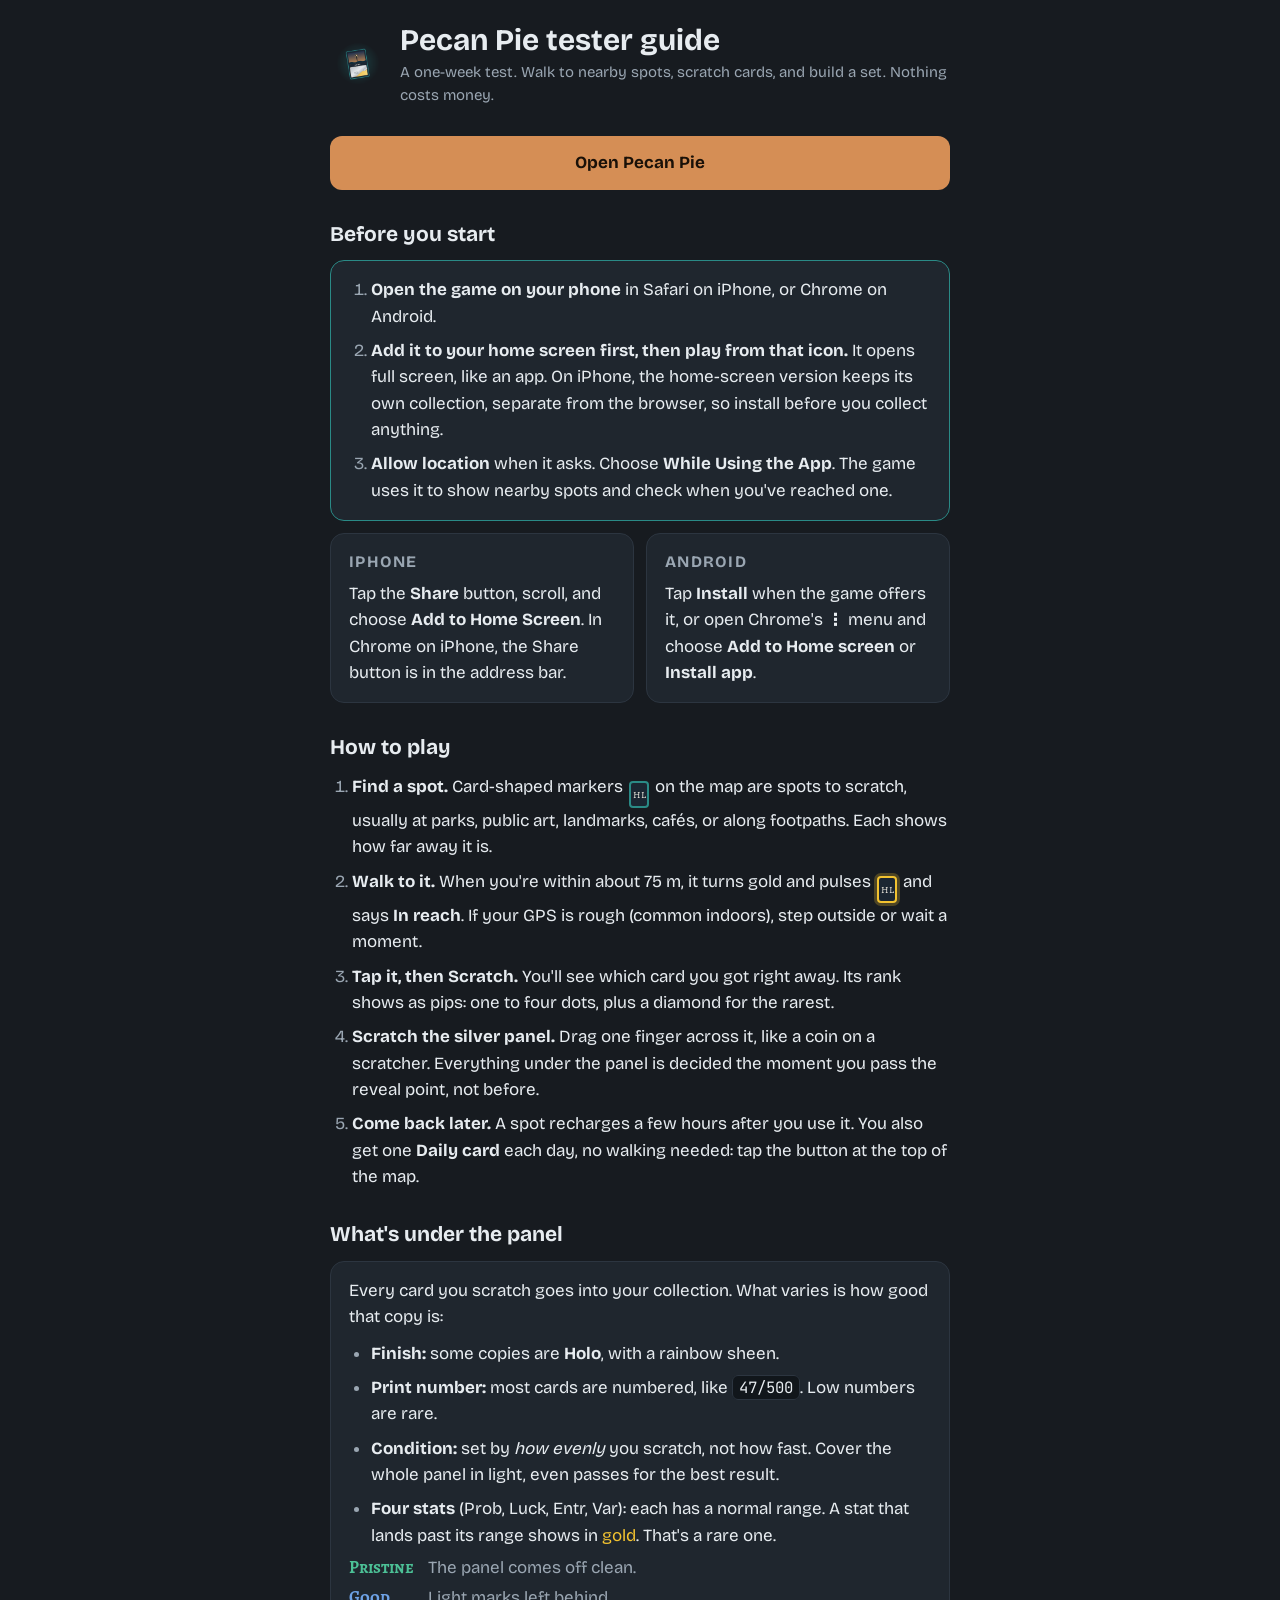
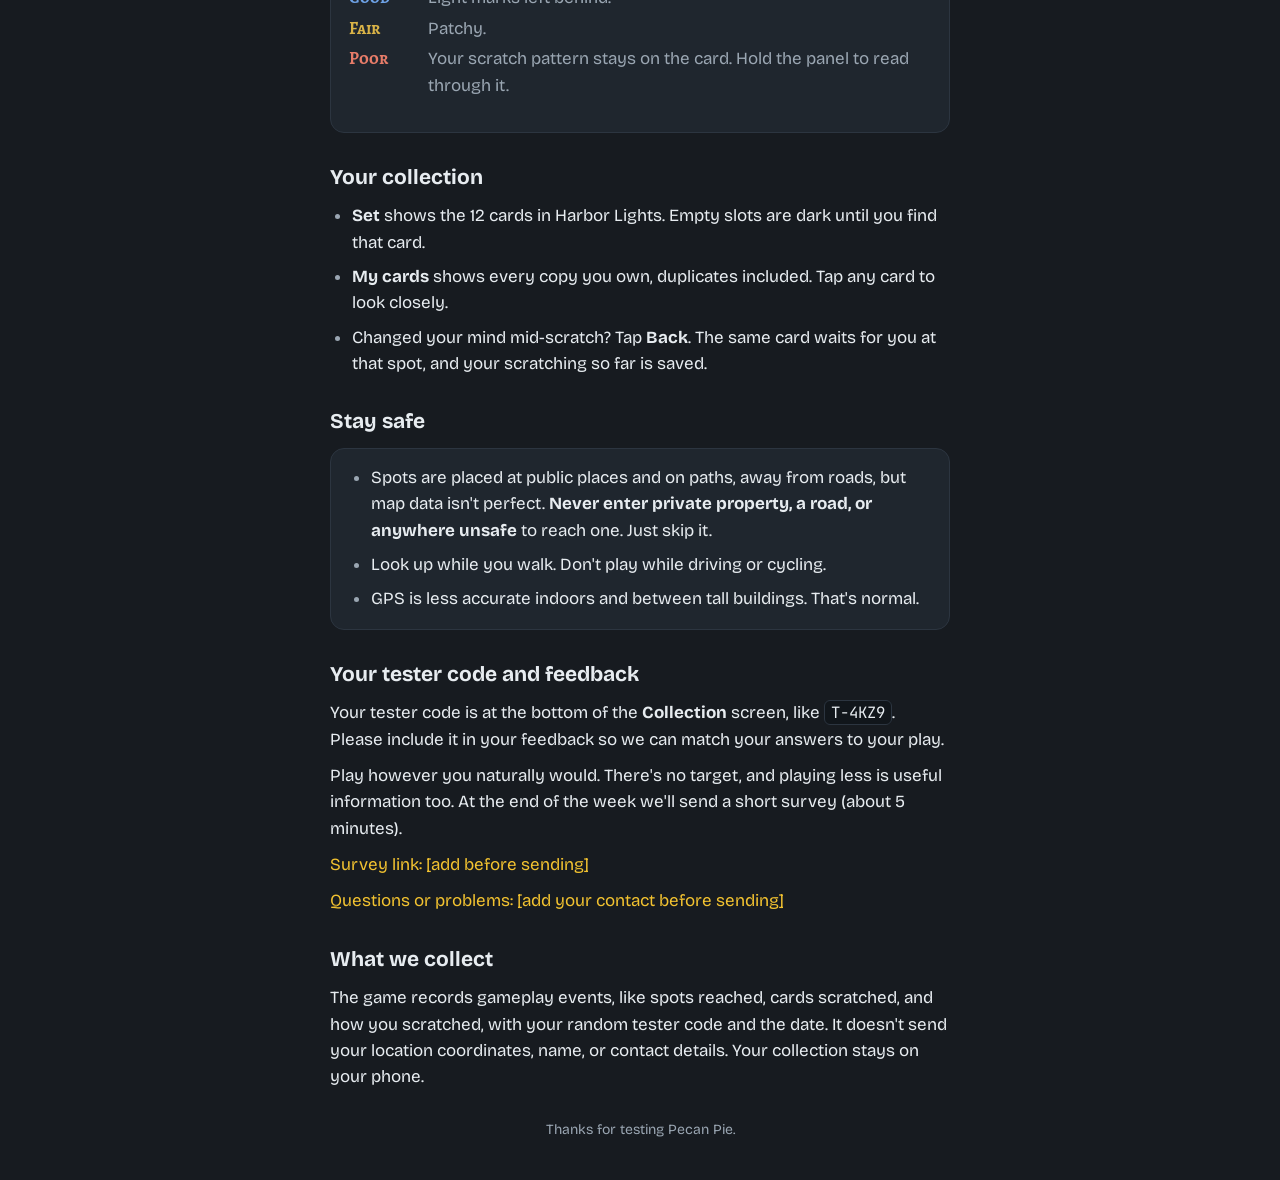
==== guide.html @ 5b20602f "Add the tester kit: guide page and end-of-week survey guide.html is a phone-friendly tester guide in" ====
<!doctype html>
<html lang="en">
<head>
<meta charset="utf-8">
<meta name="viewport" content="width=device-width, initial-scale=1, viewport-fit=cover">
<meta name="theme-color" content="#171b20">
<title>Pecan Pie Tester Guide</title>
<link rel="icon" type="image/png" sizes="32x32" href="icons/favicon-32.png">
<link rel="preconnect" href="https://fonts.googleapis.com">
<link rel="preconnect" href="https://fonts.gstatic.com" crossorigin>
<link rel="stylesheet" href="https://fonts.googleapis.com/css2?family=Bricolage+Grotesque:opsz,wght@12..96,500;12..96,700&family=Alegreya+SC:wght@700&family=JetBrains+Mono:wght@500&display=swap">
<style>
/* One readable column in the app's night palette, styled like the game it explains. */
:root{
  --bg:#171b20; --surface:#1f262e; --ink:#e7ecf0; --muted:#9aa6b2; --line:#2c3540;
  --teal:#2A8A86; --gold:#F2C230; --accent:#D58E55;
  --display:"Bricolage Grotesque", system-ui, -apple-system, "Segoe UI", sans-serif;
  --card:"Alegreya SC", Georgia, serif; --mono:"JetBrains Mono", ui-monospace, Menlo, monospace;
  color-scheme:dark;
}
*{box-sizing:border-box}
html{-webkit-text-size-adjust:100%}
body{margin:0; background:var(--bg); color:var(--ink); font-family:var(--display); font-size:17px; line-height:1.55;
  padding-left:max(18px, env(safe-area-inset-left, 0px)); padding-right:max(18px, env(safe-area-inset-right, 0px));
  padding-block:calc(24px + env(safe-area-inset-top, 0px)) calc(40px + env(safe-area-inset-bottom, 0px))}
main{max-width:620px; margin:0 auto; display:flex; flex-direction:column; gap:28px}
header{display:flex; align-items:center; gap:14px}
header img{border-radius:12px; flex-shrink:0}
h1{font-size:30px; line-height:1.1; margin:0; text-wrap:balance}
.sub{color:var(--muted); margin:4px 0 0; font-size:15px}
h2{font-size:21px; margin:0 0 10px; text-wrap:balance}
p{margin:0 0 10px} p:last-child{margin-bottom:0}
section{display:flex; flex-direction:column}
.panel{background:var(--surface); border:1px solid var(--line); border-radius:14px; padding:16px 18px}
.panel.key{border-color:var(--teal)}
ol,ul{margin:0; padding-left:22px; display:flex; flex-direction:column; gap:8px}
li::marker{color:var(--muted)}
b{font-weight:700}
.tok{display:inline-grid; place-items:center; width:20px; height:27px; border-radius:4px; background:#1B2632; border:2px solid var(--teal);
  font-family:var(--card); font-size:10px; color:#F1ECE1; vertical-align:-6px; margin:0 2px}
.tok.gold{border-color:var(--gold); box-shadow:0 0 0 3px rgba(242,194,48,.25)}
.grades{display:grid; grid-template-columns:auto 1fr; gap:4px 14px; margin-top:6px}
.grades dt{font-family:var(--card); font-weight:700}
.grades dd{margin:0; color:var(--muted)}
.g1{color:#4CC096} .g2{color:#6EA2E6} .g3{color:#D9B347} .g4{color:#E77C69}
.platform{display:grid; gap:12px}
.platform h3{font-size:16px; margin:0 0 6px; color:var(--muted); text-transform:uppercase; letter-spacing:.08em}
code,.mono{font-family:var(--mono); font-size:.92em; background:#11161b; border:1px solid var(--line); border-radius:6px; padding:1px 6px}
a{color:var(--accent)}
.todo{color:var(--gold)}
.cta{display:block; text-align:center; background:var(--accent); color:#1A1108; font-weight:700; text-decoration:none; border-radius:12px; padding:14px; font-size:17px}
footer{color:var(--muted); font-size:14px; text-align:center}
@media (min-width:560px){ .platform{grid-template-columns:1fr 1fr} }
</style>
</head>
<body>
<main>
  <header>
    <img src="icons/icon-192.png" alt="" width="56" height="56">
    <div>
      <h1>Pecan Pie tester guide</h1>
      <p class="sub">A one-week test. Walk to nearby spots, scratch cards, and build a set. Nothing costs money.</p>
    </div>
  </header>

  <a class="cta" href="./">Open Pecan Pie</a>

  <section>
    <h2>Before you start</h2>
    <div class="panel key">
      <ol>
        <li><b>Open the game on your phone</b> in Safari on iPhone, or Chrome on Android.</li>
        <li><b>Add it to your home screen first, then play from that icon.</b> It opens full screen, like an app. On iPhone, the home-screen version keeps its own collection, separate from the browser, so install before you collect anything.</li>
        <li><b>Allow location</b> when it asks. Choose <b>While Using the App</b>. The game uses it to show nearby spots and check when you've reached one.</li>
      </ol>
    </div>
    <div class="platform" style="margin-top:12px">
      <div class="panel">
        <h3>iPhone</h3>
        <p>Tap the <b>Share</b> button, scroll, and choose <b>Add to Home Screen</b>. In Chrome on iPhone, the Share button is in the address bar.</p>
      </div>
      <div class="panel">
        <h3>Android</h3>
        <p>Tap <b>Install</b> when the game offers it, or open Chrome's <b>⋮</b> menu and choose <b>Add to Home screen</b> or <b>Install app</b>.</p>
      </div>
    </div>
  </section>

  <section>
    <h2>How to play</h2>
    <ol>
      <li><b>Find a spot.</b> Card-shaped markers <span class="tok">HL</span> on the map are spots to scratch, usually at parks, public art, landmarks, cafés, or along footpaths. Each shows how far away it is.</li>
      <li><b>Walk to it.</b> When you're within about 75 m, it turns gold and pulses <span class="tok gold">HL</span> and says <b>In reach</b>. If your GPS is rough (common indoors), step outside or wait a moment.</li>
      <li><b>Tap it, then Scratch.</b> You'll see which card you got right away. Its rank shows as pips: one to four dots, plus a diamond for the rarest.</li>
      <li><b>Scratch the silver panel.</b> Drag one finger across it, like a coin on a scratcher. Everything under the panel is decided the moment you pass the reveal point, not before.</li>
      <li><b>Come back later.</b> A spot recharges a few hours after you use it. You also get one <b>Daily card</b> each day, no walking needed: tap the button at the top of the map.</li>
    </ol>
  </section>

  <section>
    <h2>What's under the panel</h2>
    <div class="panel">
      <p>Every card you scratch goes into your collection. What varies is how good that copy is:</p>
      <ul>
        <li><b>Finish:</b> some copies are <b>Holo</b>, with a rainbow sheen.</li>
        <li><b>Print number:</b> most cards are numbered, like <span class="mono">47/500</span>. Low numbers are rare.</li>
        <li><b>Condition:</b> set by <i>how evenly</i> you scratch, not how fast. Cover the whole panel in light, even passes for the best result.</li>
        <li><b>Four stats</b> (Prob, Luck, Entr, Var): each has a normal range. A stat that lands past its range shows in <span style="color:var(--gold)">gold</span>. That's a rare one.</li>
      </ul>
      <dl class="grades">
        <dt class="g1">Pristine</dt><dd>The panel comes off clean.</dd>
        <dt class="g2">Good</dt><dd>Light marks left behind.</dd>
        <dt class="g3">Fair</dt><dd>Patchy.</dd>
        <dt class="g4">Poor</dt><dd>Your scratch pattern stays on the card. Hold the panel to read through it.</dd>
      </dl>
    </div>
  </section>

  <section>
    <h2>Your collection</h2>
    <ul>
      <li><b>Set</b> shows the 12 cards in Harbor Lights. Empty slots are dark until you find that card.</li>
      <li><b>My cards</b> shows every copy you own, duplicates included. Tap any card to look closely.</li>
      <li>Changed your mind mid-scratch? Tap <b>Back</b>. The same card waits for you at that spot, and your scratching so far is saved.</li>
    </ul>
  </section>

  <section>
    <h2>Stay safe</h2>
    <div class="panel">
      <ul>
        <li>Spots are placed at public places and on paths, away from roads, but map data isn't perfect. <b>Never enter private property, a road, or anywhere unsafe</b> to reach one. Just skip it.</li>
        <li>Look up while you walk. Don't play while driving or cycling.</li>
        <li>GPS is less accurate indoors and between tall buildings. That's normal.</li>
      </ul>
    </div>
  </section>

  <section>
    <h2>Your tester code and feedback</h2>
    <p>Your tester code is at the bottom of the <b>Collection</b> screen, like <span class="mono">T-4KZ9</span>. Please include it in your feedback so we can match your answers to your play.</p>
    <p>Play however you naturally would. There's no target, and playing less is useful information too. At the end of the week we'll send a short survey (about 5 minutes).</p>
    <p class="todo">Survey link: [add before sending]</p>
    <p class="todo">Questions or problems: [add your contact before sending]</p>
  </section>

  <section>
    <h2>What we collect</h2>
    <p>The game records gameplay events, like spots reached, cards scratched, and how you scratched, with your random tester code and the date. It doesn't send your location coordinates, name, or contact details. Your collection stays on your phone.</p>
  </section>

  <footer>Thanks for testing Pecan Pie.</footer>
</main>
</body>
</html>
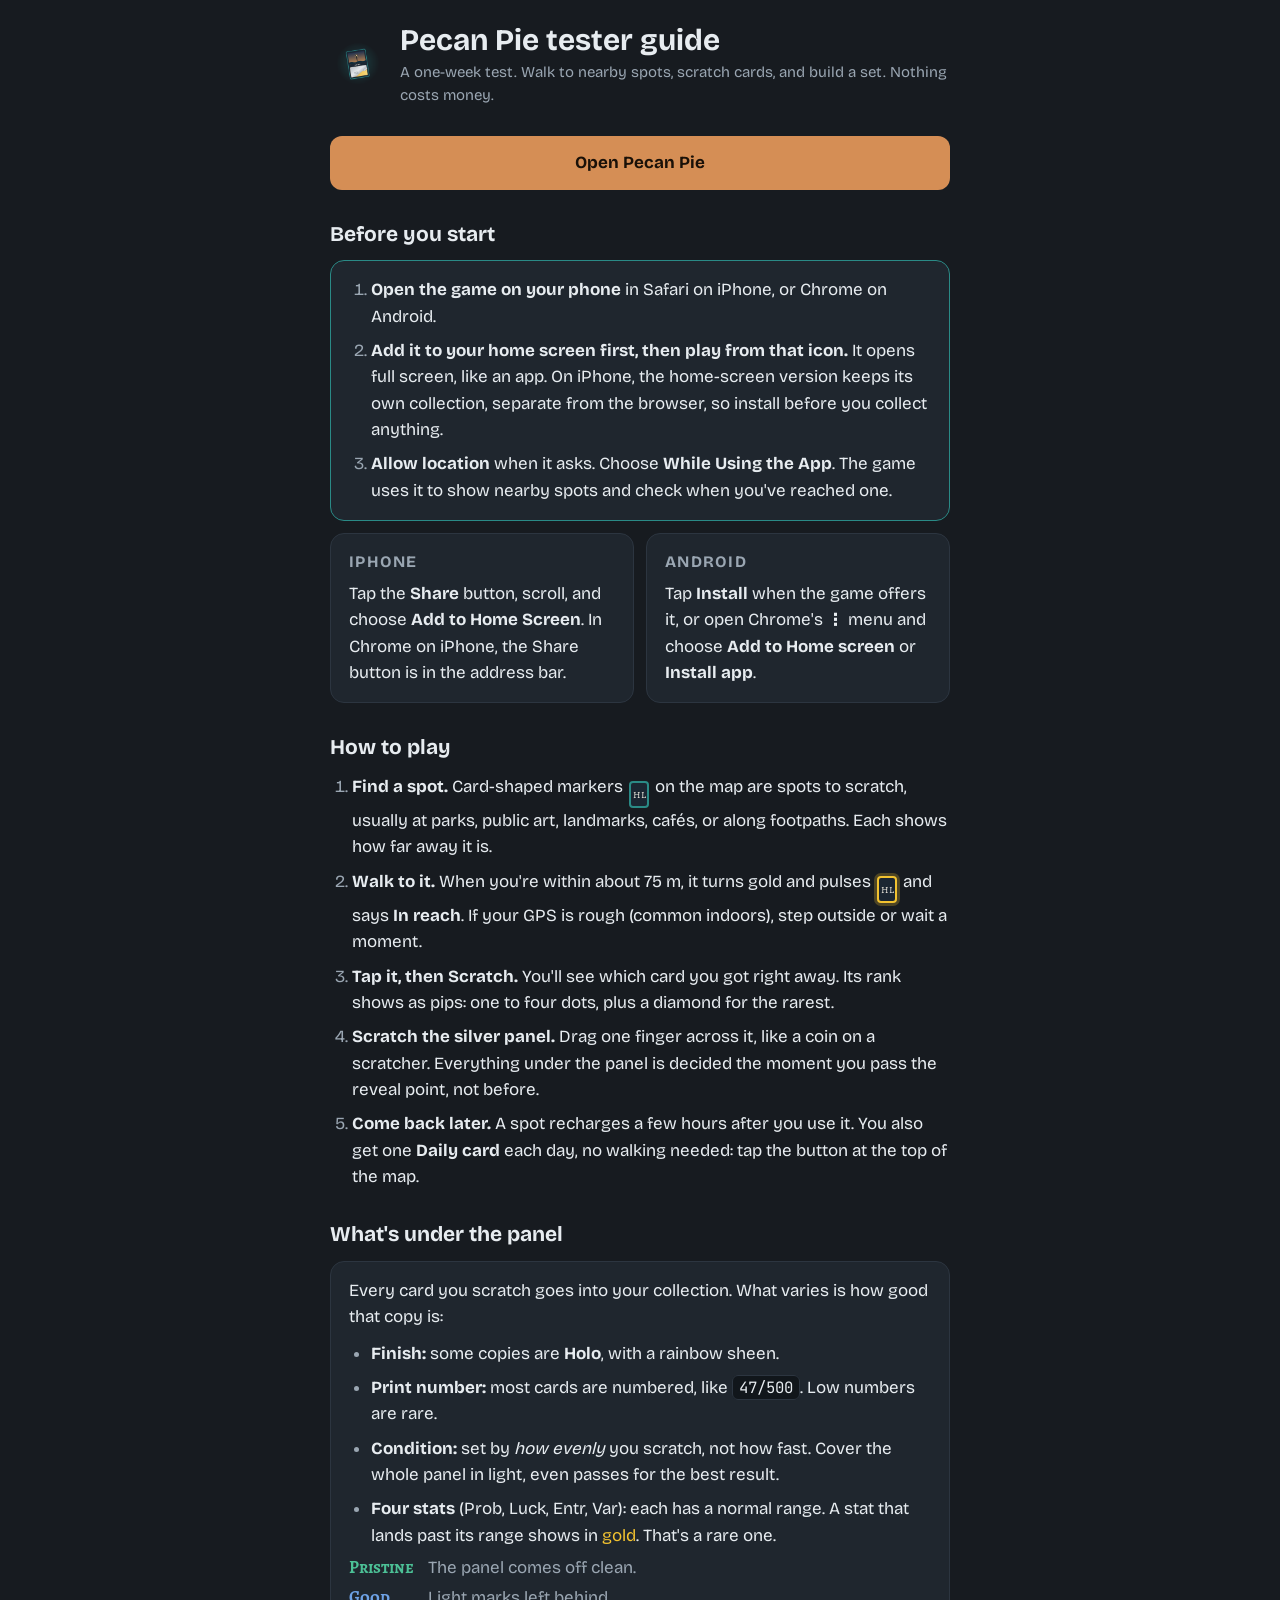
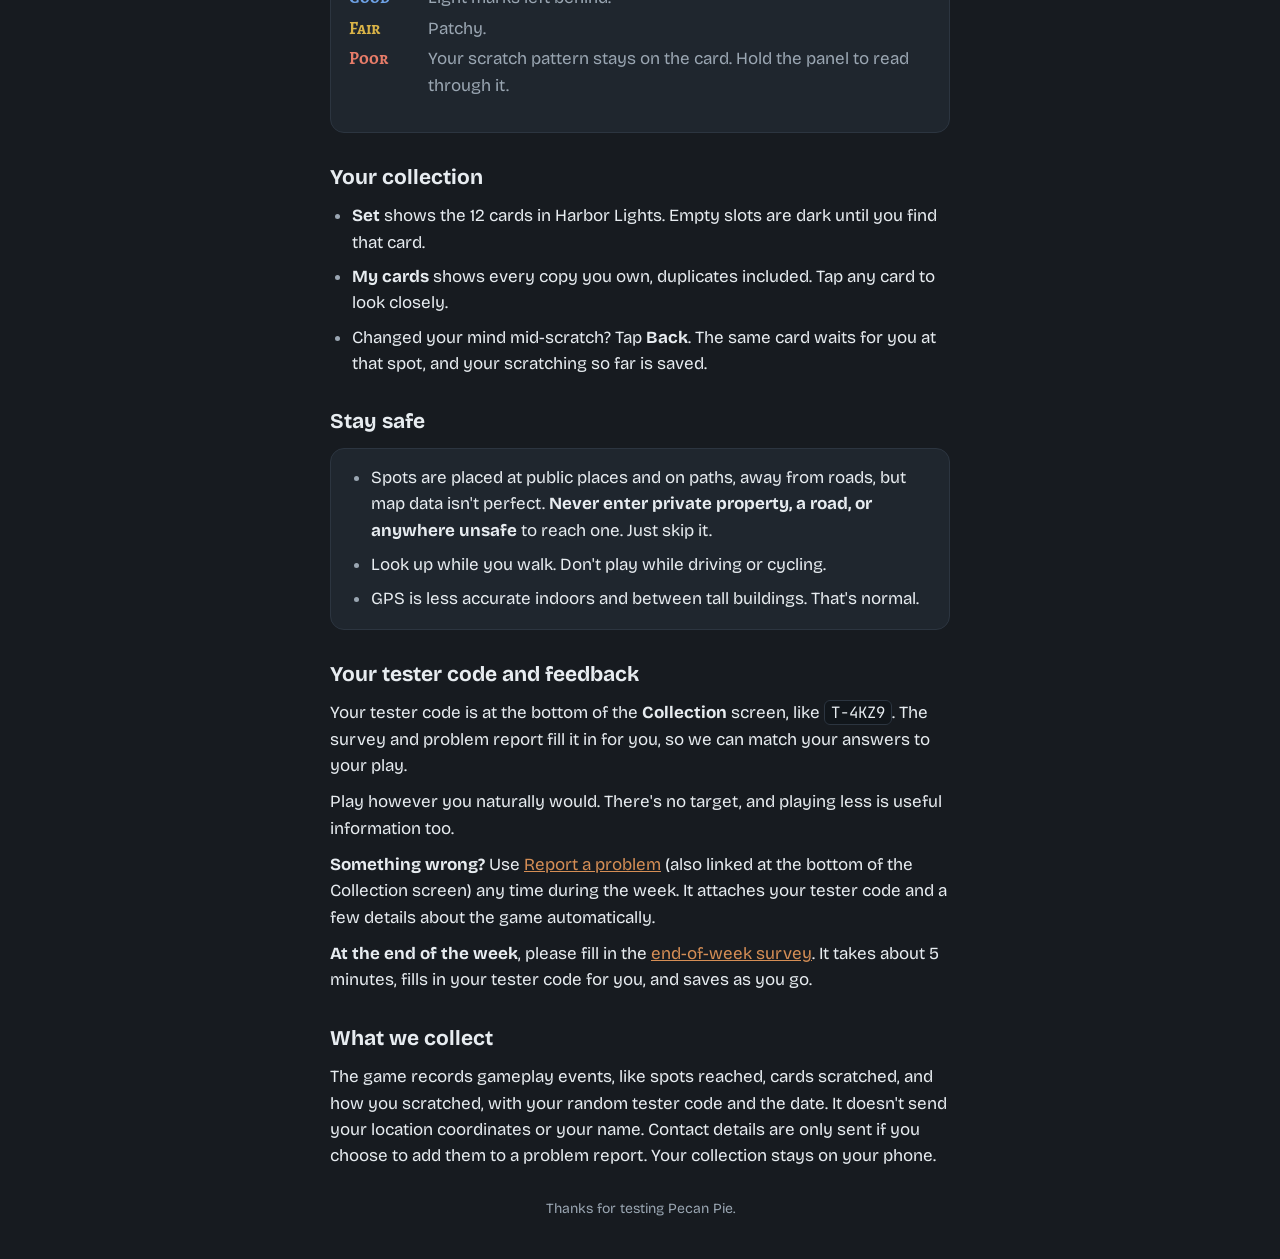
==== commit dd5b46fe: "Add in-app end-of-week survey and problem report - survey.html: the 26-question survey (adds a seale" ====
--- a/guide.html
+++ b/guide.html
@@ -138,15 +138,15 @@
 
   <section>
     <h2>Your tester code and feedback</h2>
-    <p>Your tester code is at the bottom of the <b>Collection</b> screen, like <span class="mono">T-4KZ9</span>. Please include it in your feedback so we can match your answers to your play.</p>
-    <p>Play however you naturally would. There's no target, and playing less is useful information too. At the end of the week we'll send a short survey (about 5 minutes).</p>
-    <p class="todo">Survey link: [add before sending]</p>
-    <p class="todo">Questions or problems: [add your contact before sending]</p>
+    <p>Your tester code is at the bottom of the <b>Collection</b> screen, like <span class="mono">T-4KZ9</span>. The survey and problem report fill it in for you, so we can match your answers to your play.</p>
+    <p>Play however you naturally would. There's no target, and playing less is useful information too.</p>
+    <p><b>Something wrong?</b> Use <a href="report.html">Report a problem</a> (also linked at the bottom of the Collection screen) any time during the week. It attaches your tester code and a few details about the game automatically.</p>
+    <p><b>At the end of the week</b>, please fill in the <a href="survey.html">end-of-week survey</a>. It takes about 5 minutes, fills in your tester code for you, and saves as you go.</p>
   </section>
 
   <section>
     <h2>What we collect</h2>
-    <p>The game records gameplay events, like spots reached, cards scratched, and how you scratched, with your random tester code and the date. It doesn't send your location coordinates, name, or contact details. Your collection stays on your phone.</p>
+    <p>The game records gameplay events, like spots reached, cards scratched, and how you scratched, with your random tester code and the date. It doesn't send your location coordinates or your name. Contact details are only sent if you choose to add them to a problem report. Your collection stays on your phone.</p>
   </section>
 
   <footer>Thanks for testing Pecan Pie.</footer>
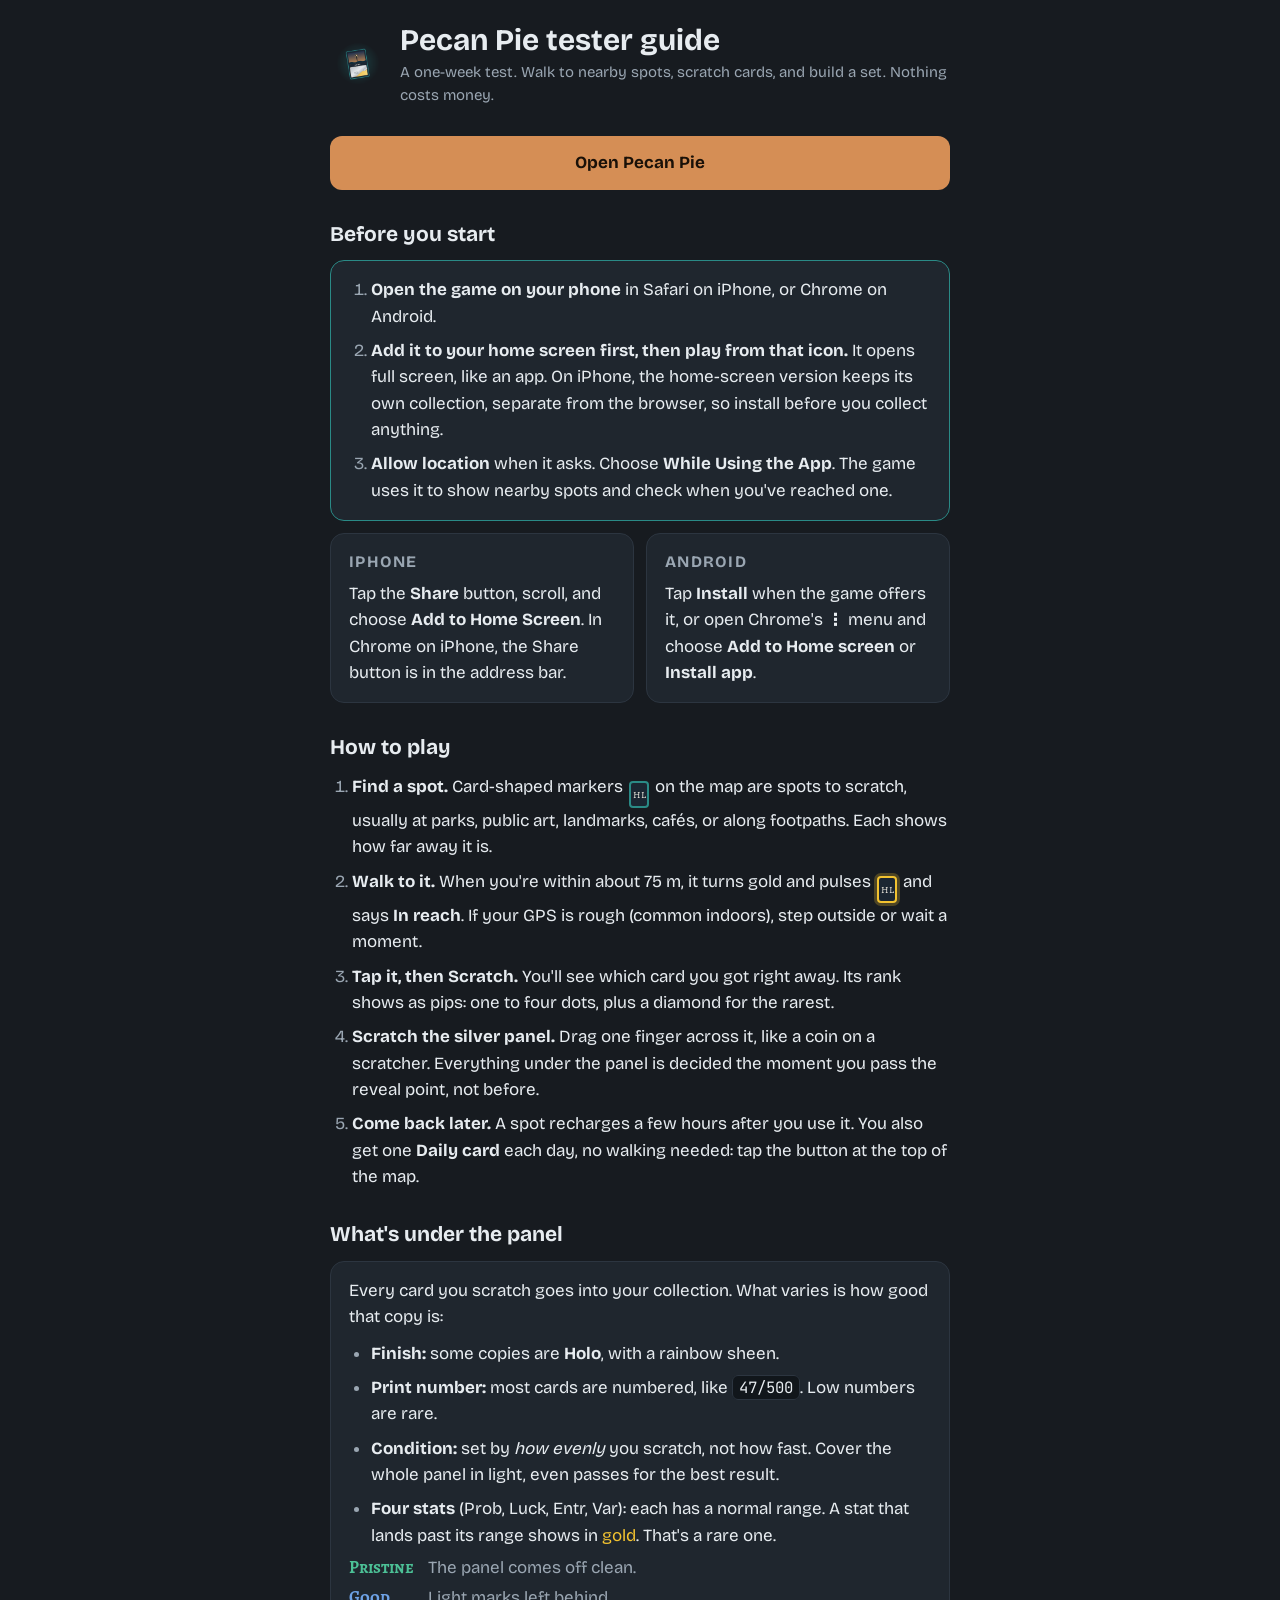
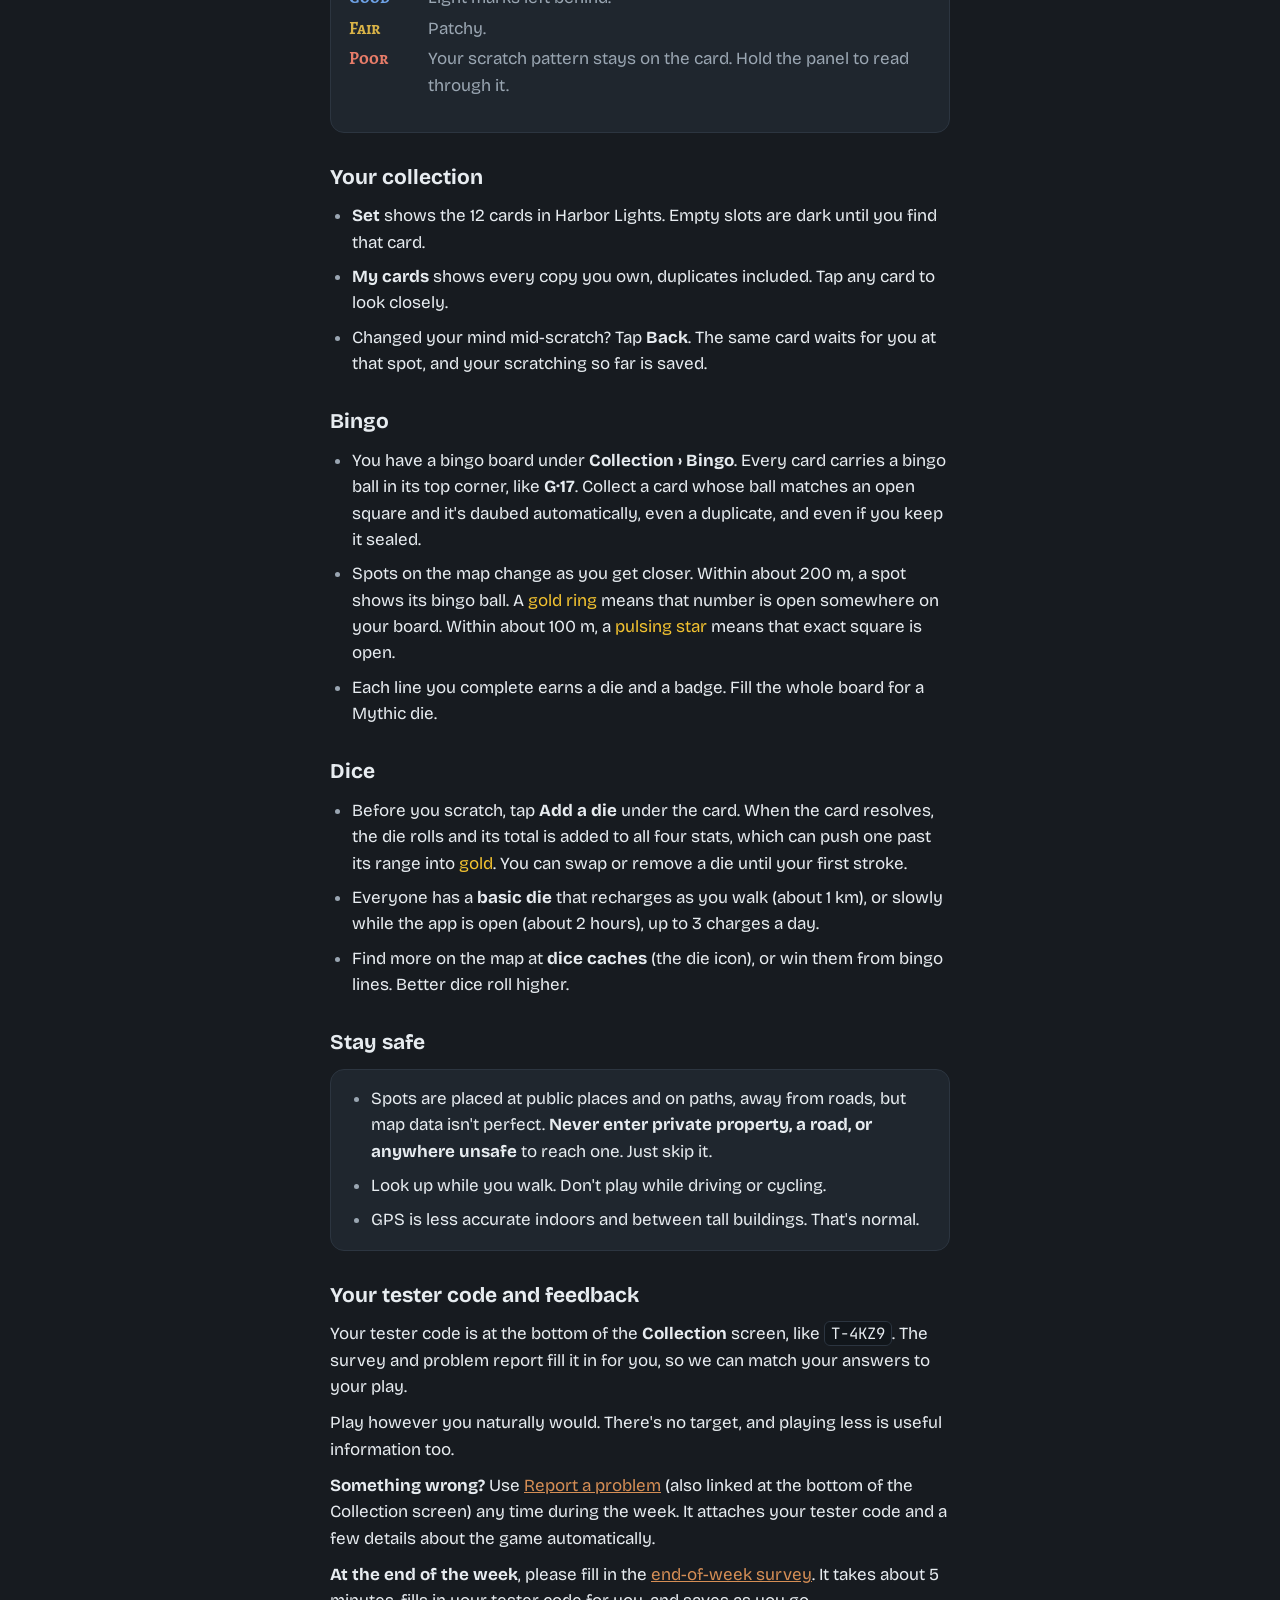
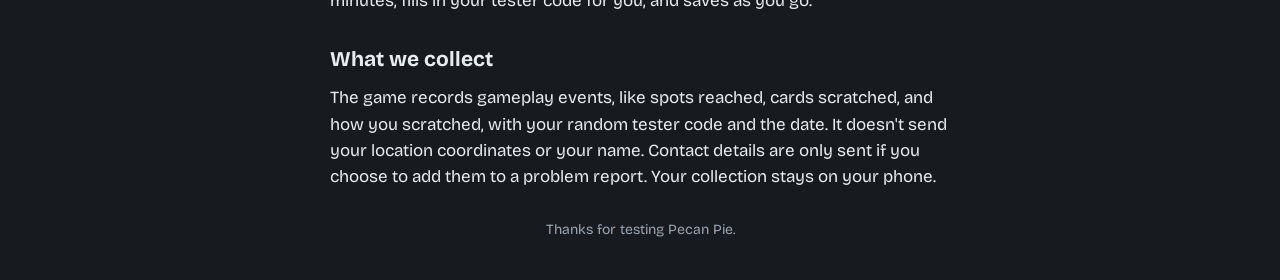
==== commit bb5212bb: "Add bingo, map rings, and Stat-Mod Dice Bingo - Every copy gets a bingo ball on its border when pull" ====
--- a/guide.html
+++ b/guide.html
@@ -126,6 +126,24 @@
   </section>
 
   <section>
+    <h2>Bingo</h2>
+    <ul>
+      <li>You have a bingo board under <b>Collection › Bingo</b>. Every card carries a bingo ball in its top corner, like <b>G·17</b>. Collect a card whose ball matches an open square and it's daubed automatically, even a duplicate, and even if you keep it sealed.</li>
+      <li>Spots on the map change as you get closer. Within about 200 m, a spot shows its bingo ball. A <span style="color:var(--gold)">gold ring</span> means that number is open somewhere on your board. Within about 100 m, a <span style="color:var(--gold)">pulsing star</span> means that exact square is open.</li>
+      <li>Each line you complete earns a die and a badge. Fill the whole board for a Mythic die.</li>
+    </ul>
+  </section>
+
+  <section>
+    <h2>Dice</h2>
+    <ul>
+      <li>Before you scratch, tap <b>Add a die</b> under the card. When the card resolves, the die rolls and its total is added to all four stats, which can push one past its range into <span style="color:var(--gold)">gold</span>. You can swap or remove a die until your first stroke.</li>
+      <li>Everyone has a <b>basic die</b> that recharges as you walk (about 1 km), or slowly while the app is open (about 2 hours), up to 3 charges a day.</li>
+      <li>Find more on the map at <b>dice caches</b> (the die icon), or win them from bingo lines. Better dice roll higher.</li>
+    </ul>
+  </section>
+
+  <section>
     <h2>Stay safe</h2>
     <div class="panel">
       <ul>
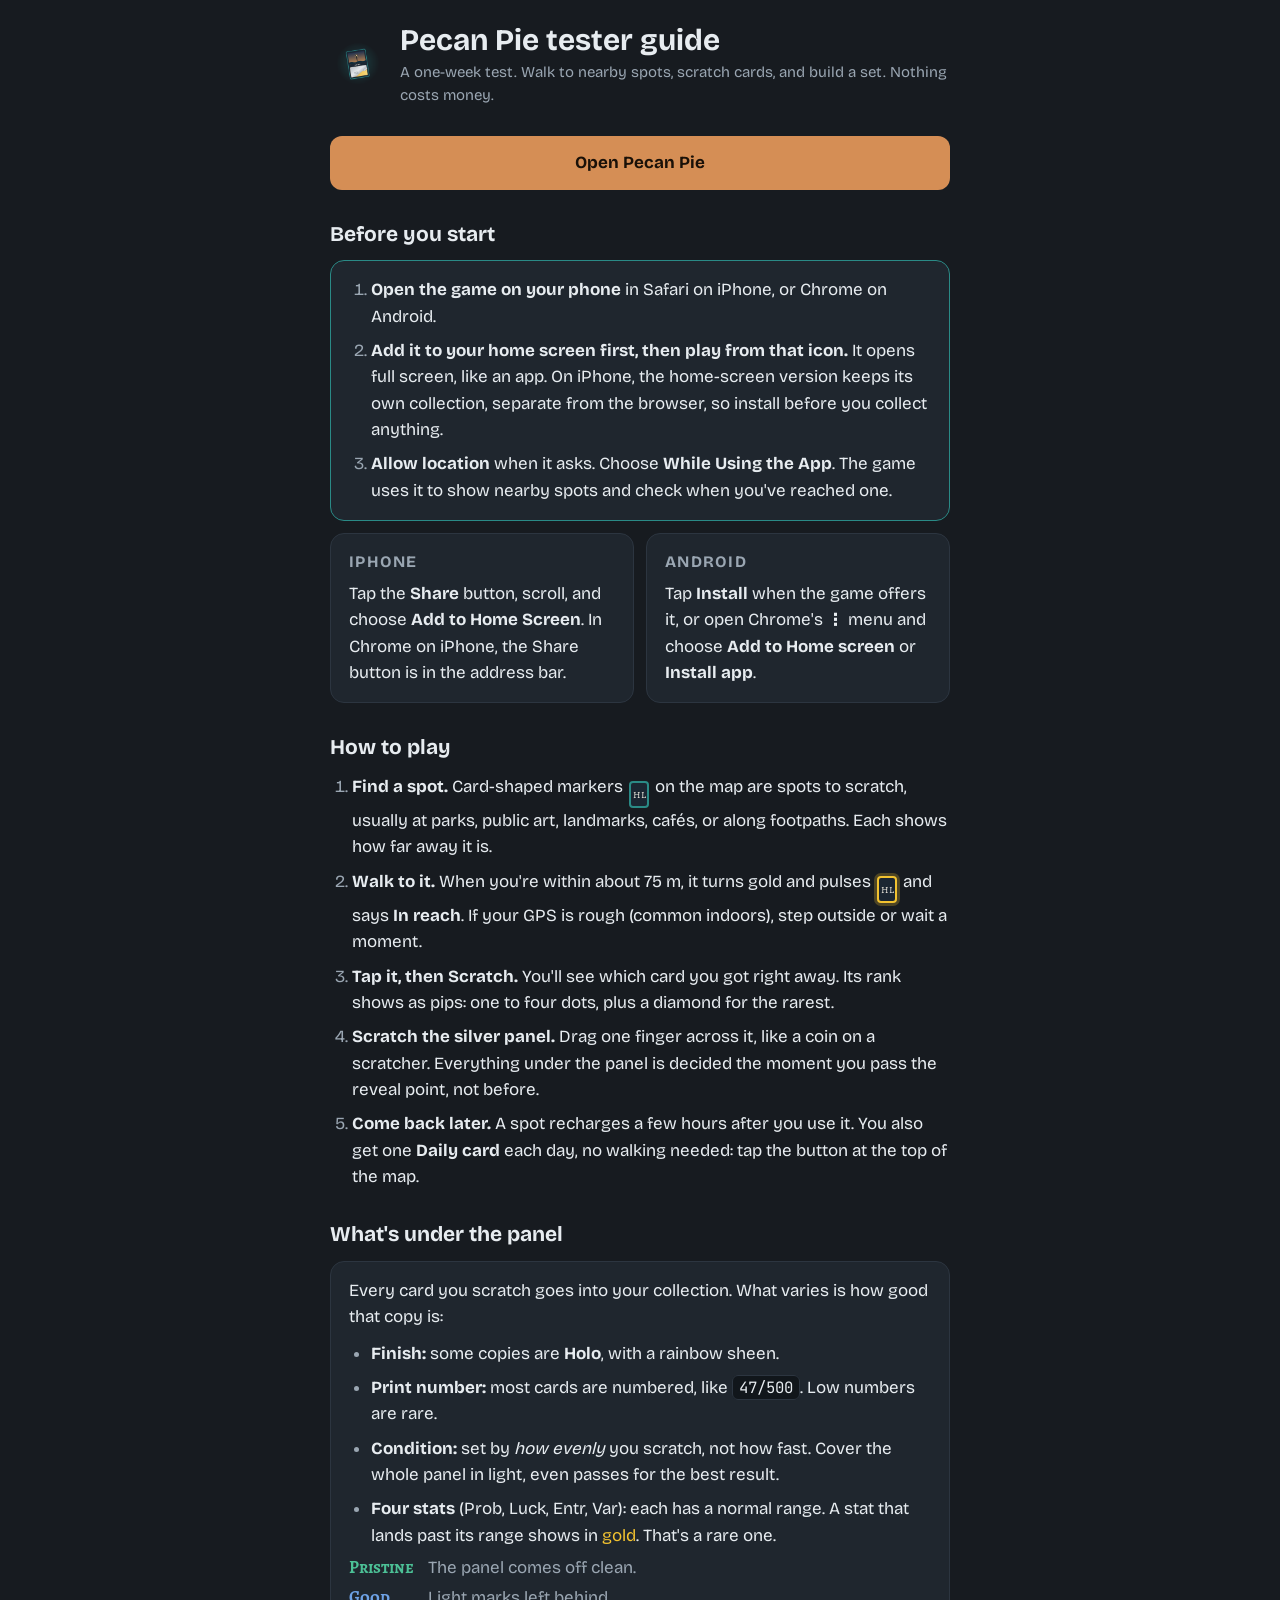
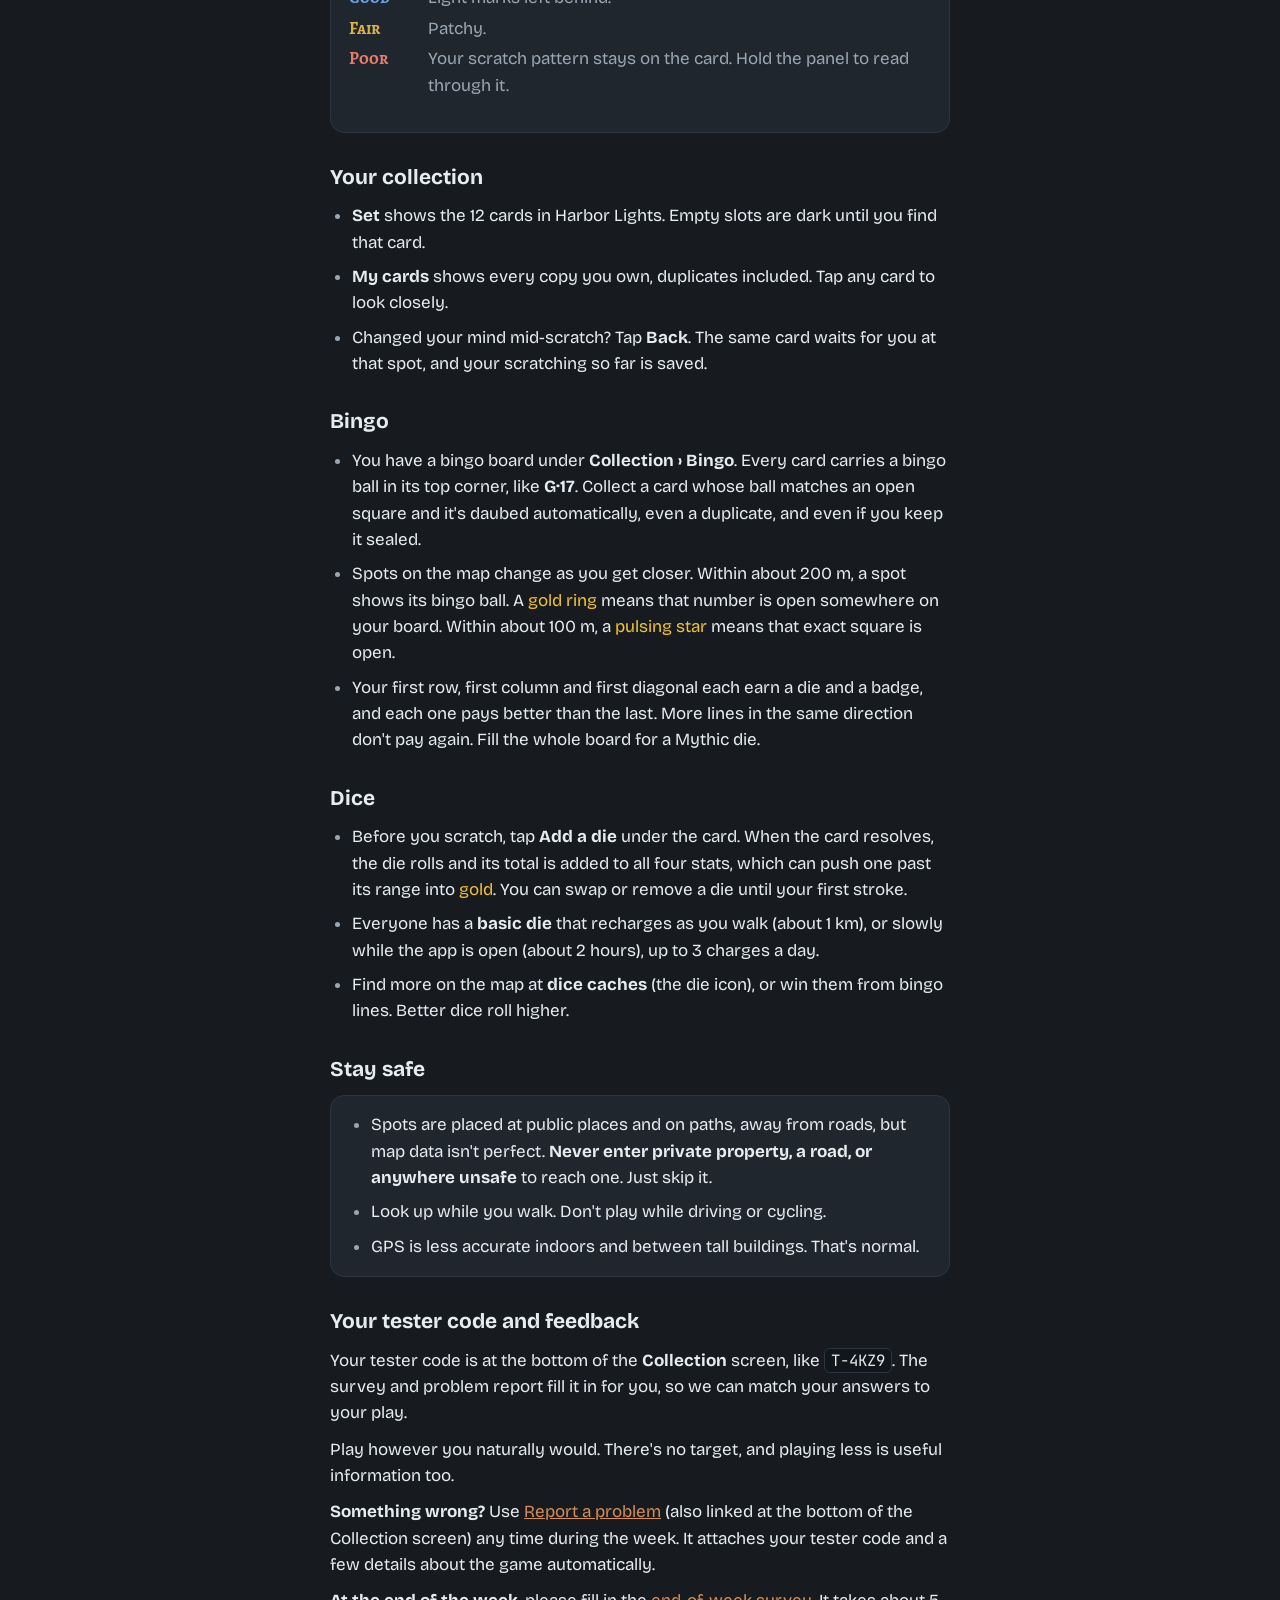
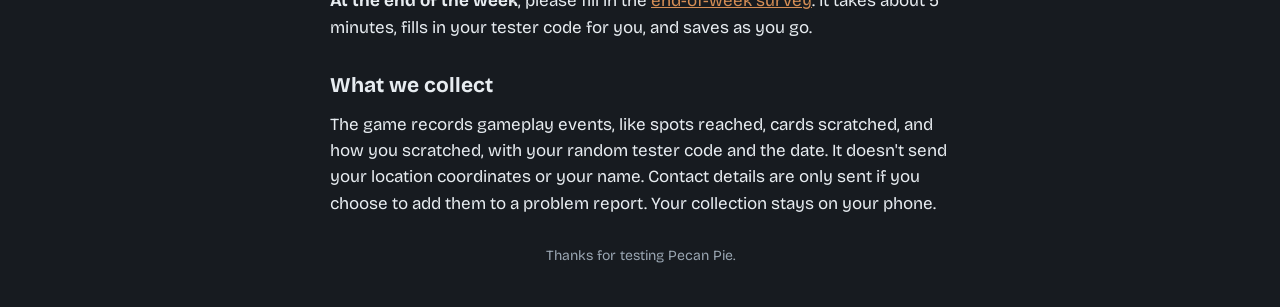
==== commit 76056da0: "Pay bingo rewards once per direction Only the first row, the first column and the first diagonal pay" ====
--- a/guide.html
+++ b/guide.html
@@ -130,7 +130,7 @@
     <ul>
       <li>You have a bingo board under <b>Collection › Bingo</b>. Every card carries a bingo ball in its top corner, like <b>G·17</b>. Collect a card whose ball matches an open square and it's daubed automatically, even a duplicate, and even if you keep it sealed.</li>
       <li>Spots on the map change as you get closer. Within about 200 m, a spot shows its bingo ball. A <span style="color:var(--gold)">gold ring</span> means that number is open somewhere on your board. Within about 100 m, a <span style="color:var(--gold)">pulsing star</span> means that exact square is open.</li>
-      <li>Each line you complete earns a die and a badge. Fill the whole board for a Mythic die.</li>
+      <li>Your first row, first column and first diagonal each earn a die and a badge, and each one pays better than the last. More lines in the same direction don't pay again. Fill the whole board for a Mythic die.</li>
     </ul>
   </section>
 
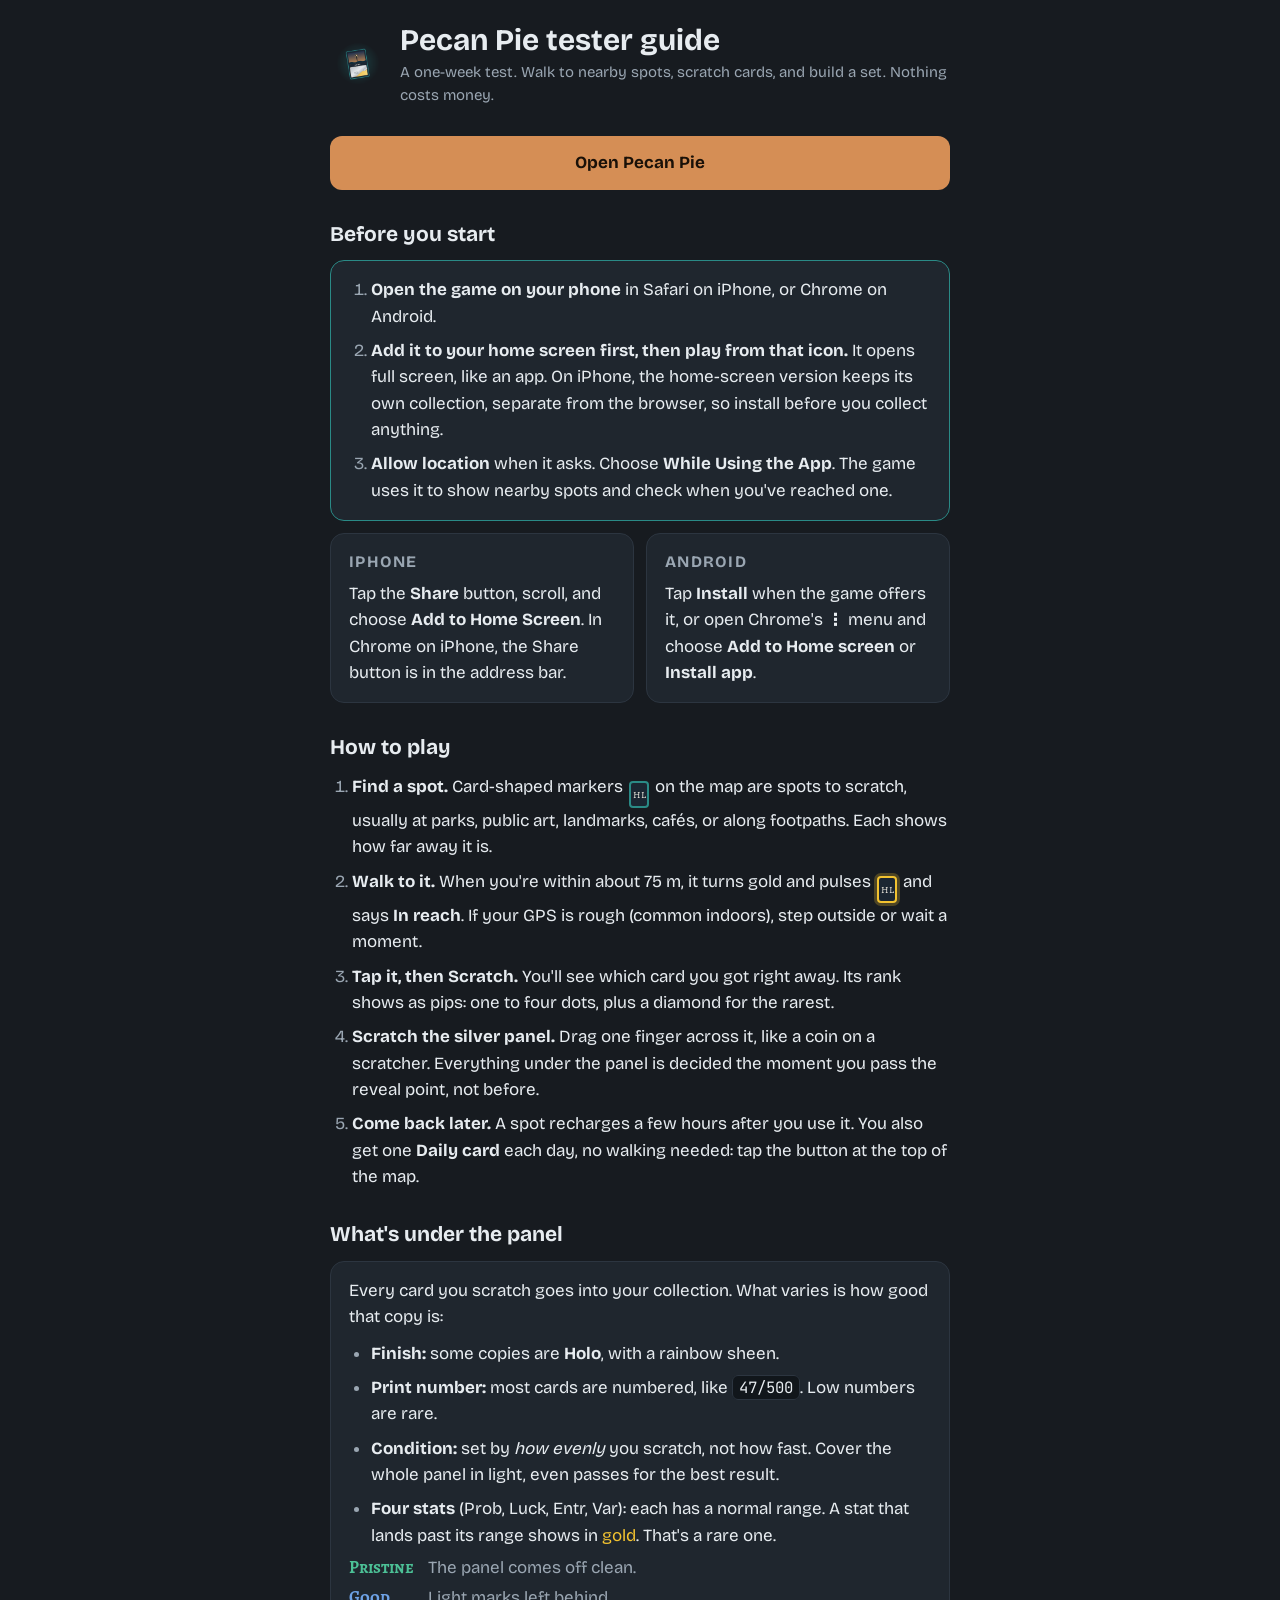
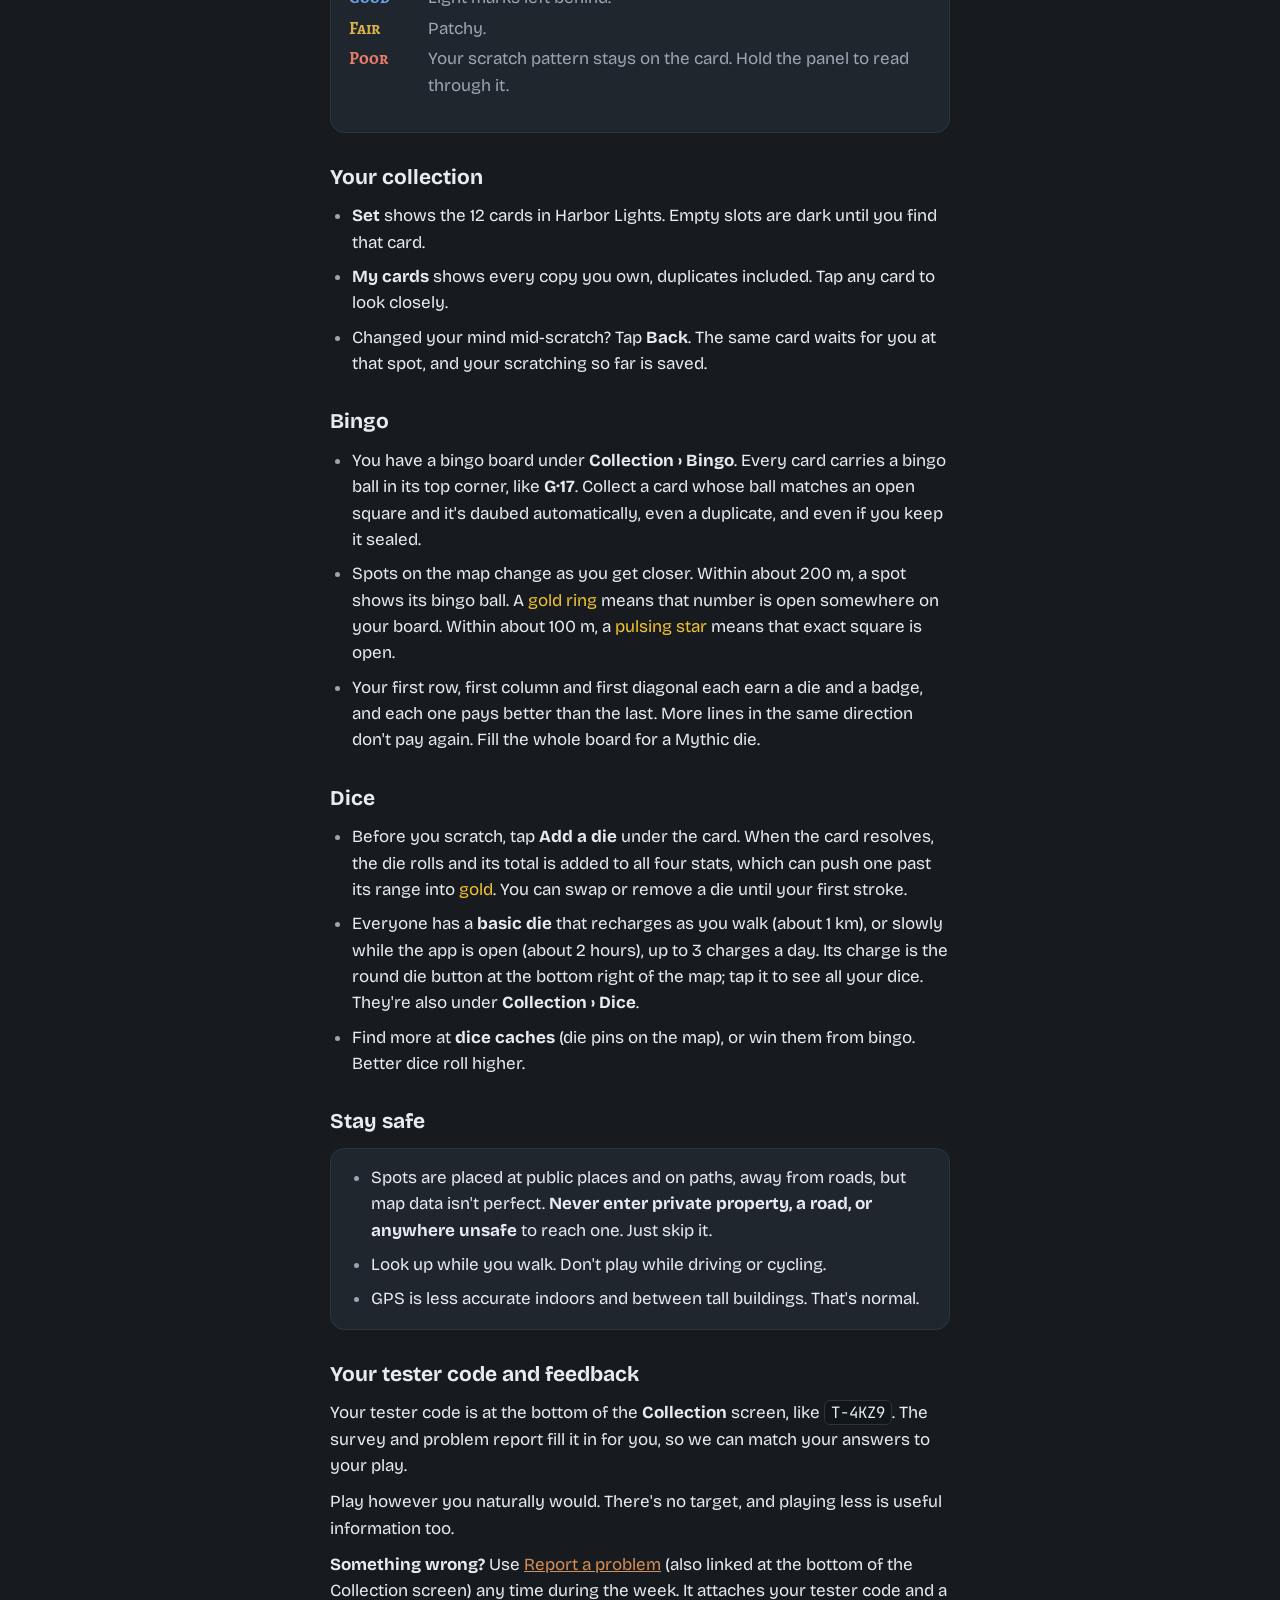
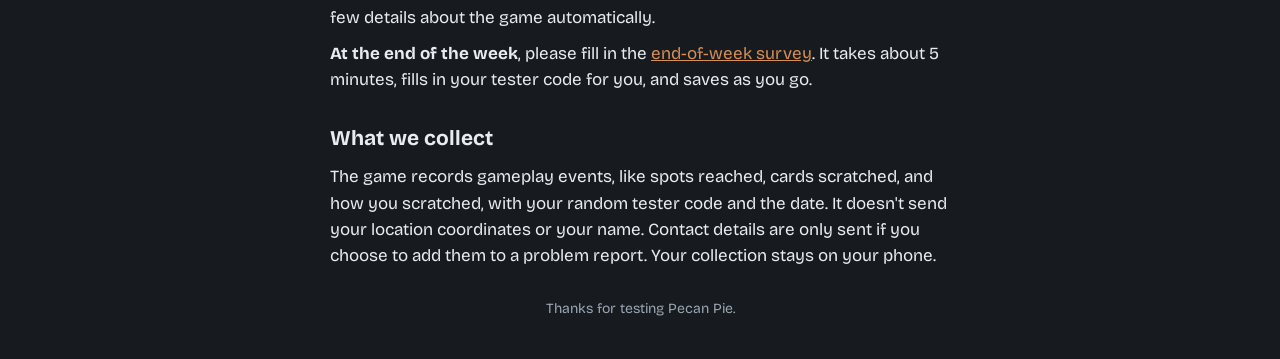
==== commit 0bd909c6: "Give dice a home: a map die button and a Dice tab - The basic die's charge is now a fixed button at " ====
--- a/guide.html
+++ b/guide.html
@@ -138,8 +138,8 @@
     <h2>Dice</h2>
     <ul>
       <li>Before you scratch, tap <b>Add a die</b> under the card. When the card resolves, the die rolls and its total is added to all four stats, which can push one past its range into <span style="color:var(--gold)">gold</span>. You can swap or remove a die until your first stroke.</li>
-      <li>Everyone has a <b>basic die</b> that recharges as you walk (about 1 km), or slowly while the app is open (about 2 hours), up to 3 charges a day.</li>
-      <li>Find more on the map at <b>dice caches</b> (the die icon), or win them from bingo lines. Better dice roll higher.</li>
+      <li>Everyone has a <b>basic die</b> that recharges as you walk (about 1 km), or slowly while the app is open (about 2 hours), up to 3 charges a day. Its charge is the round die button at the bottom right of the map; tap it to see all your dice. They're also under <b>Collection › Dice</b>.</li>
+      <li>Find more at <b>dice caches</b> (die pins on the map), or win them from bingo. Better dice roll higher.</li>
     </ul>
   </section>
 
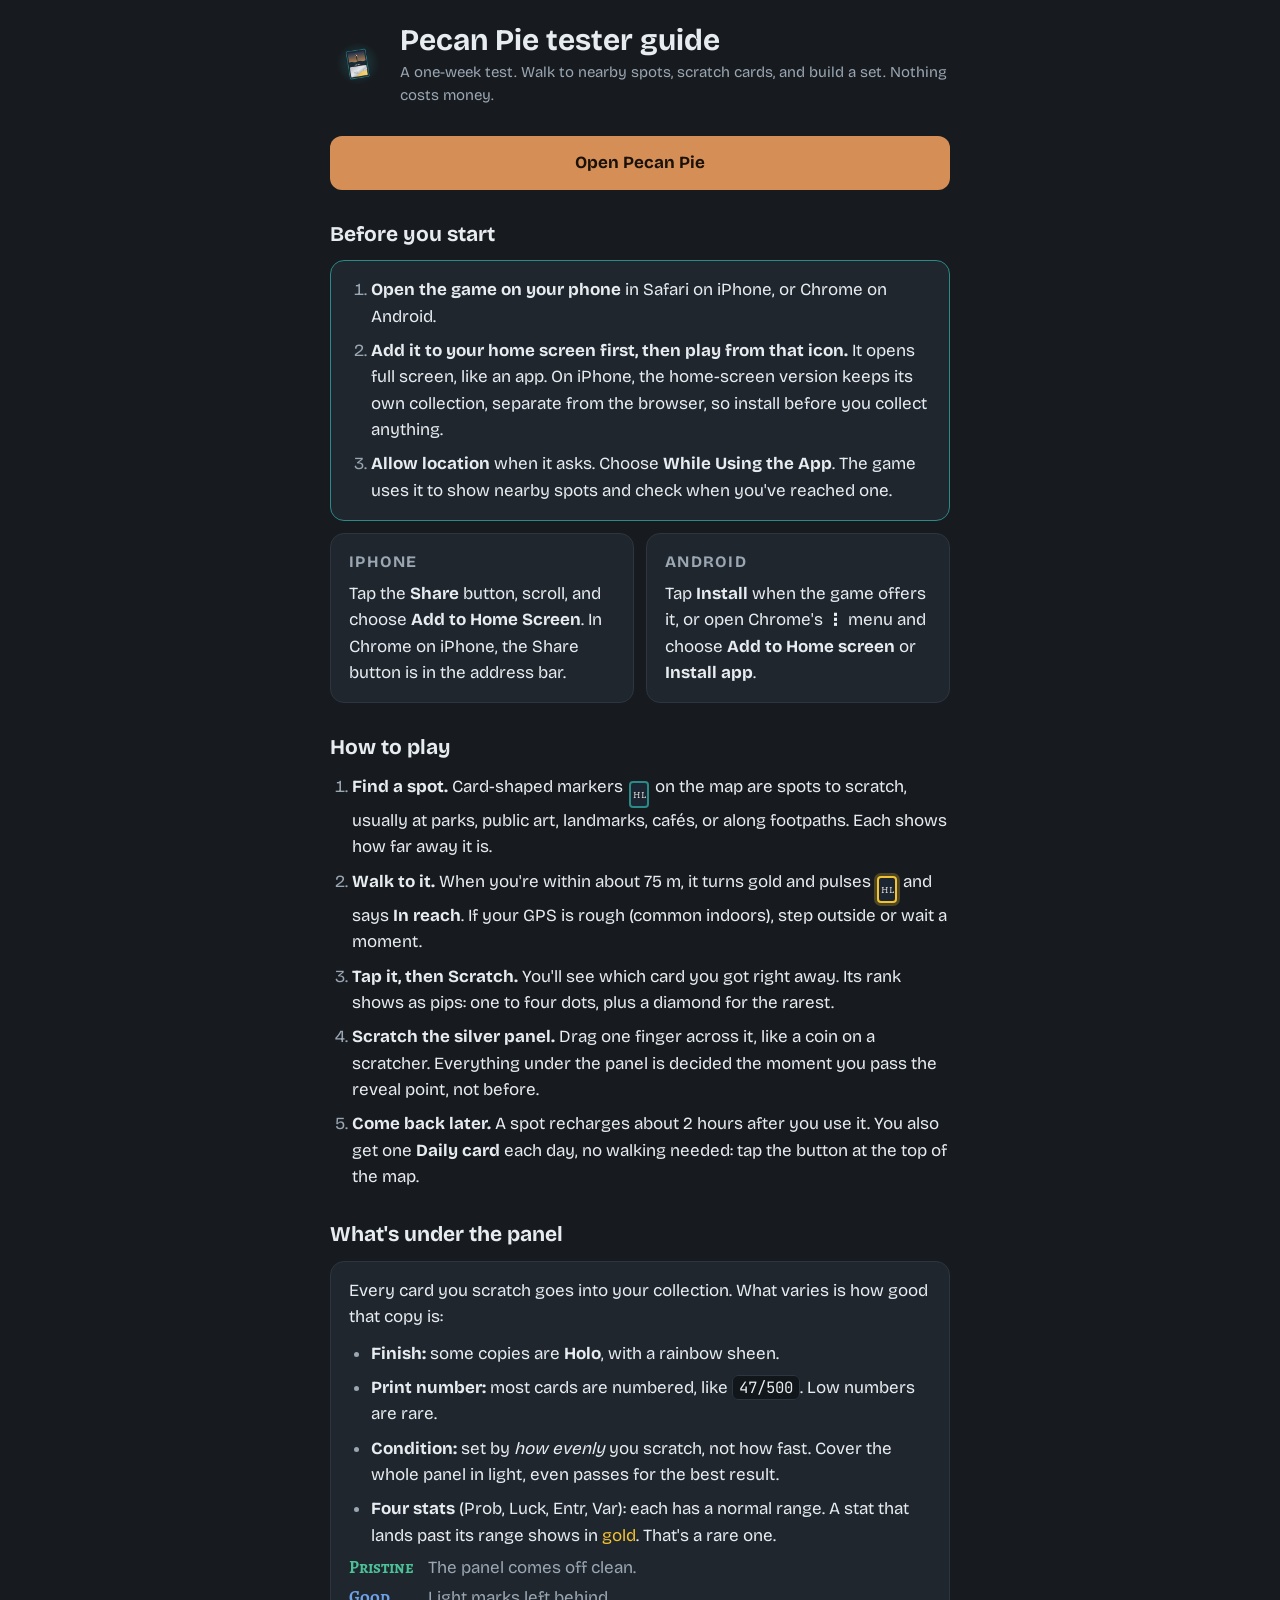
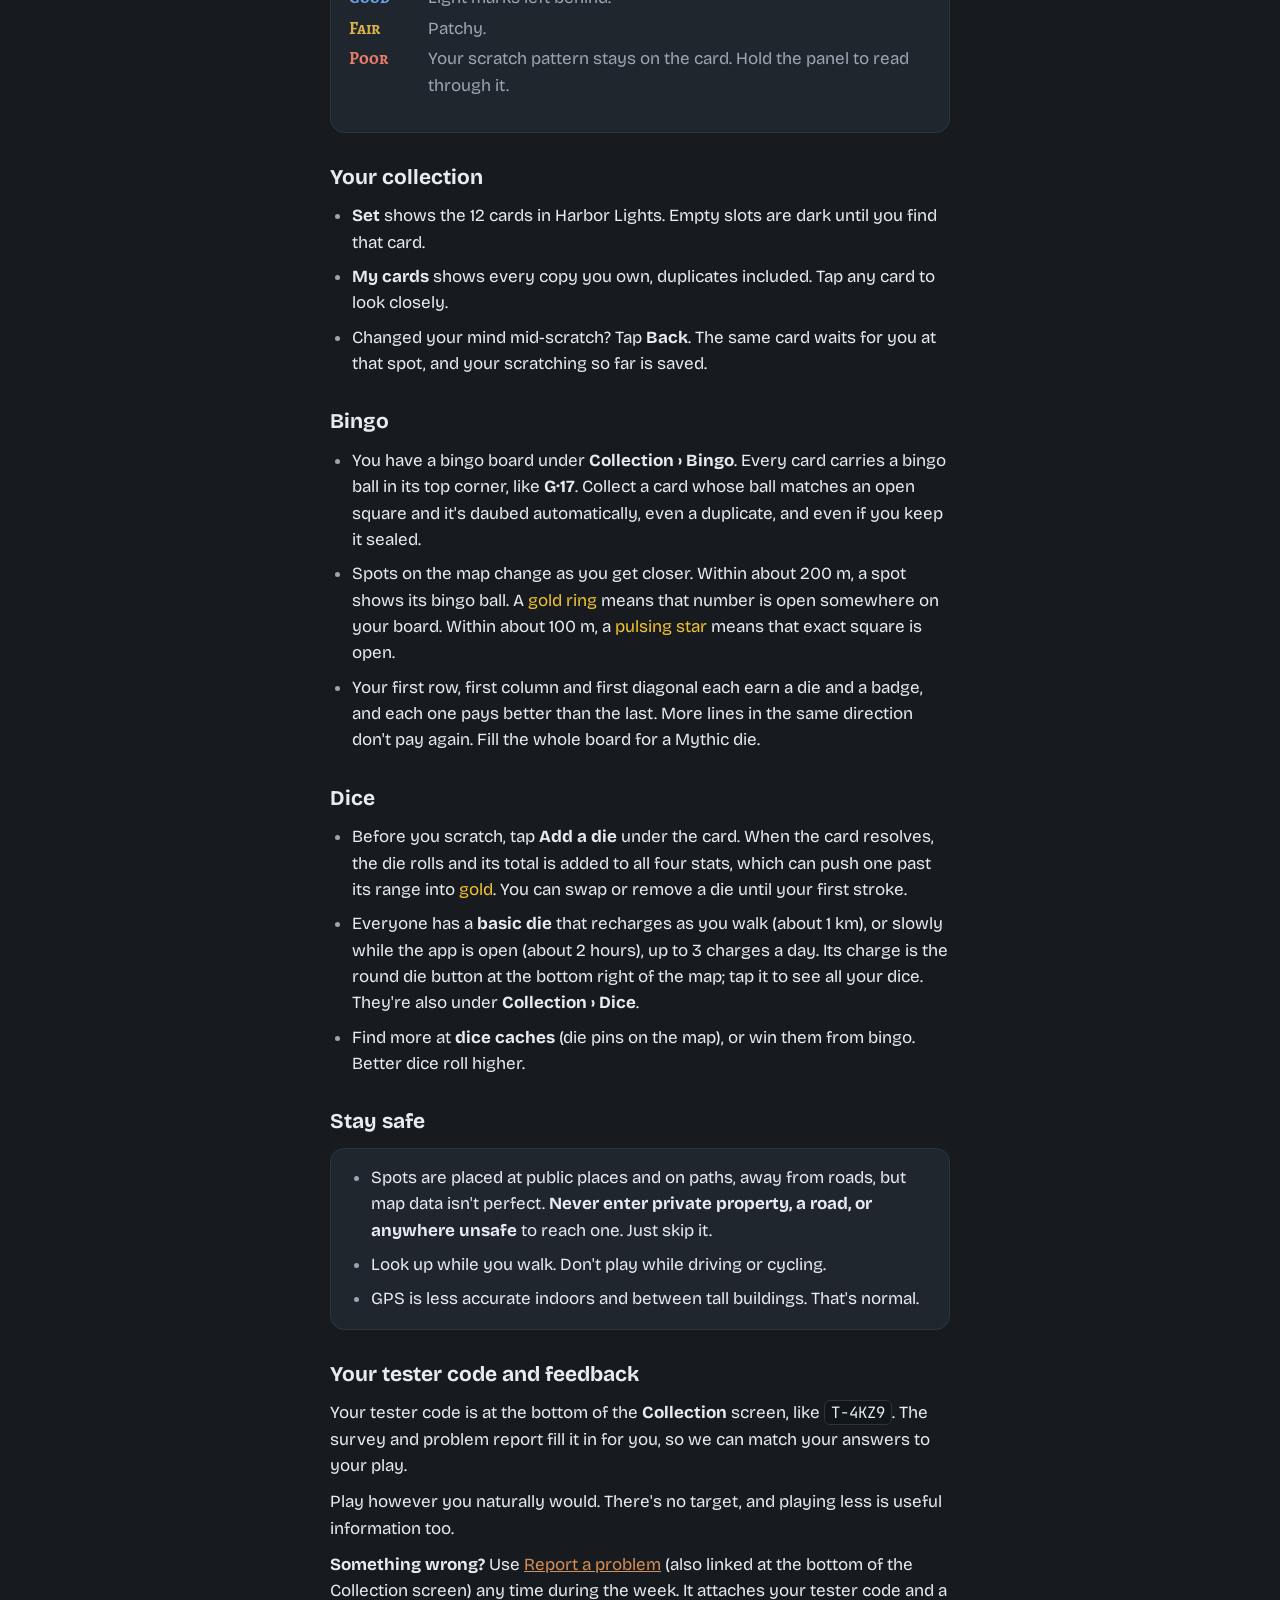
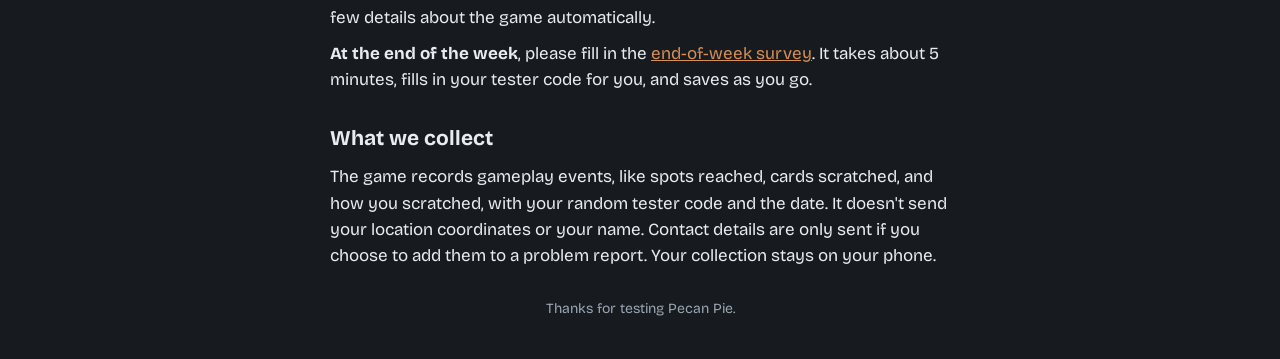
==== commit c34e65ed: "Shorten the card spot cooldown to 2 hours Card spots recharge after 2 hours instead of 4. Phones wit" ====
--- a/guide.html
+++ b/guide.html
@@ -93,7 +93,7 @@
       <li><b>Walk to it.</b> When you're within about 75 m, it turns gold and pulses <span class="tok gold">HL</span> and says <b>In reach</b>. If your GPS is rough (common indoors), step outside or wait a moment.</li>
       <li><b>Tap it, then Scratch.</b> You'll see which card you got right away. Its rank shows as pips: one to four dots, plus a diamond for the rarest.</li>
       <li><b>Scratch the silver panel.</b> Drag one finger across it, like a coin on a scratcher. Everything under the panel is decided the moment you pass the reveal point, not before.</li>
-      <li><b>Come back later.</b> A spot recharges a few hours after you use it. You also get one <b>Daily card</b> each day, no walking needed: tap the button at the top of the map.</li>
+      <li><b>Come back later.</b> A spot recharges about 2 hours after you use it. You also get one <b>Daily card</b> each day, no walking needed: tap the button at the top of the map.</li>
     </ol>
   </section>
 
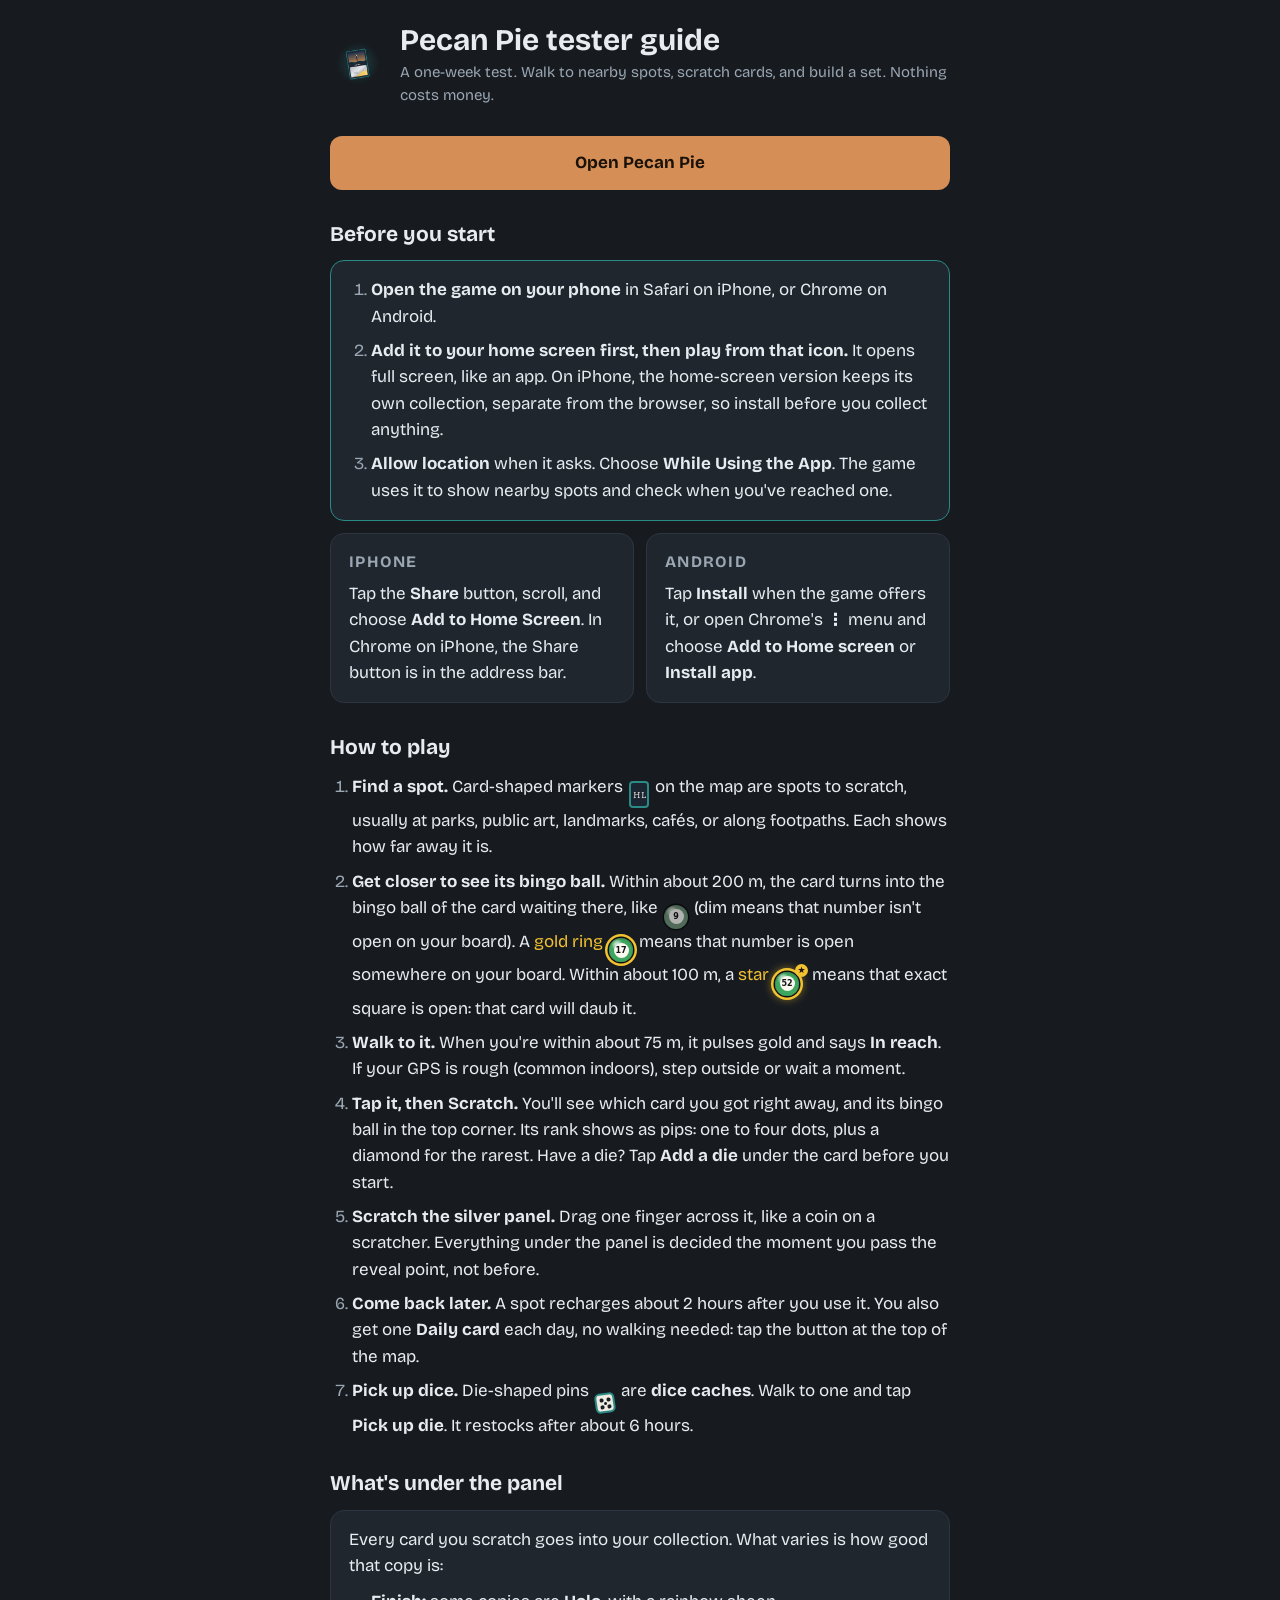
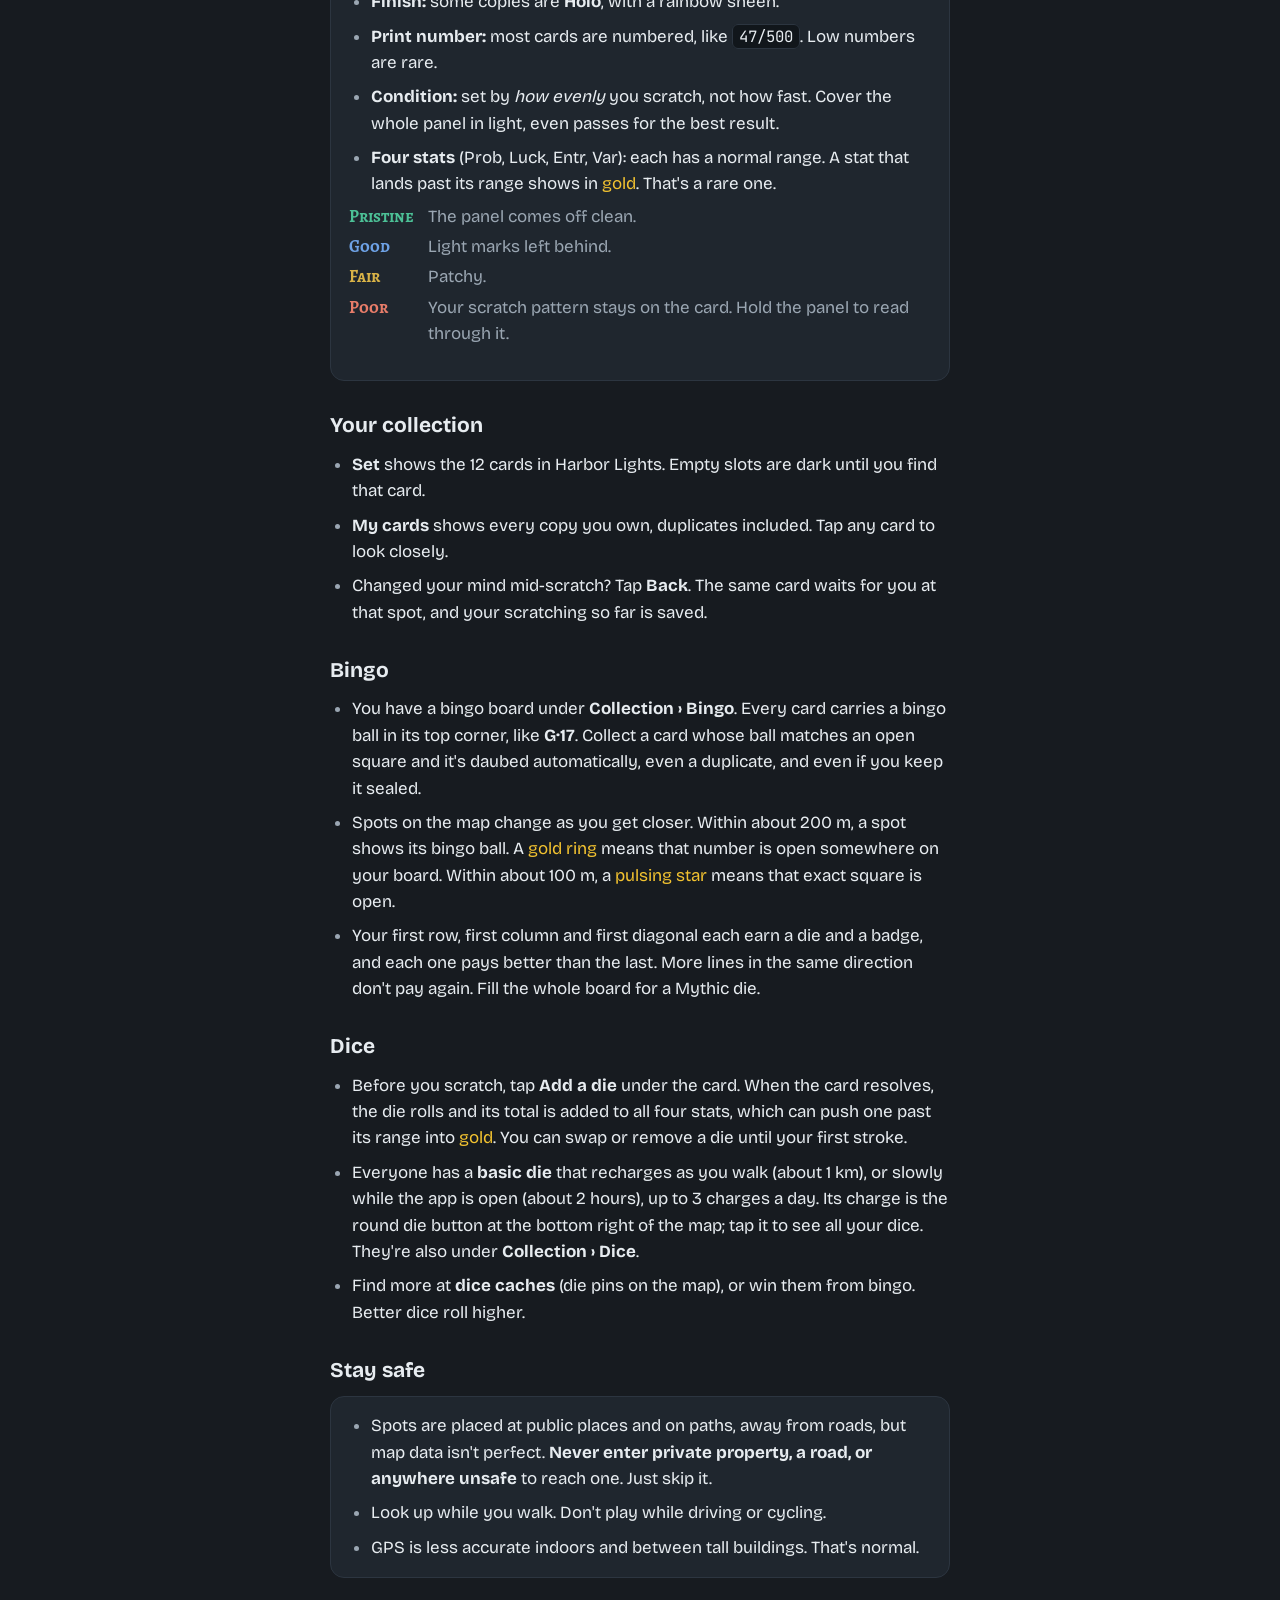
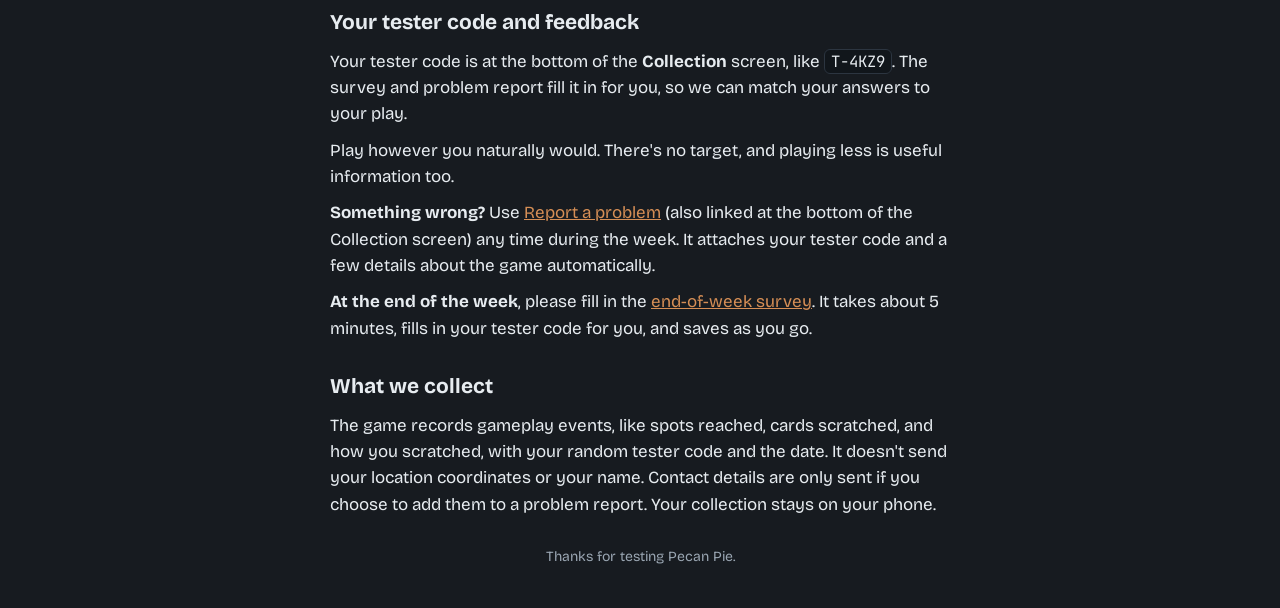
==== commit 5e04f684: "Update How to play for bingo balls and dice caches How to play now walks through the three rings wit" ====
--- a/guide.html
+++ b/guide.html
@@ -39,6 +39,17 @@
 .tok{display:inline-grid; place-items:center; width:20px; height:27px; border-radius:4px; background:#1B2632; border:2px solid var(--teal);
   font-family:var(--card); font-size:10px; color:#F1ECE1; vertical-align:-6px; margin:0 2px}
 .tok.gold{border-color:var(--gold); box-shadow:0 0 0 3px rgba(242,194,48,.25)}
+/* Inline copies of the map's bingo balls and dice cache pin */
+.mball{--bc:#3DA65F; position:relative; display:inline-grid; place-items:center; width:24px; height:24px; border-radius:50%; vertical-align:-6px; margin:0 2px;
+  background:radial-gradient(circle at 34% 28%, rgba(255,255,255,.7) 0 7%, transparent 26%), radial-gradient(circle at 50% 55%, var(--bc) 0 58%, color-mix(in srgb, var(--bc) 60%, #000) 100%); box-shadow:0 0 0 1.5px #0b0e12}
+.mball b{width:15px; height:15px; border-radius:50%; background:#fbf8f0; color:#10141a; font:700 8px/15px system-ui, sans-serif; text-align:center}
+.mball.dim{filter:saturate(.35) brightness(.72)}
+.mball.p1{box-shadow:0 0 0 1.5px #0b0e12, 0 0 0 4px var(--gold)}
+.mball.p2{margin-right:9px; box-shadow:0 0 0 1.5px #0b0e12, 0 0 0 4px var(--gold), 0 0 10px 3px rgba(242,194,48,.6)}
+.mball.p2::after{content:"★"; position:absolute; top:-8px; right:-9px; width:13px; height:13px; border-radius:50%; background:var(--gold); color:#1A1108; font:900 9px/13px system-ui, sans-serif; text-align:center}
+.mdie{display:inline-grid; grid-template:repeat(3,1fr)/repeat(3,1fr); width:20px; height:20px; padding:3px; border-radius:5px; background:#F1ECE1; border:2px solid var(--teal); vertical-align:-5px; transform:rotate(-8deg); margin:0 2px}
+.mdie i{width:3.5px; height:3.5px; border-radius:50%; background:#1A1F26; place-self:center}
+.mdie i:nth-child(1){grid-area:1/1} .mdie i:nth-child(2){grid-area:1/3} .mdie i:nth-child(3){grid-area:2/2} .mdie i:nth-child(4){grid-area:3/1} .mdie i:nth-child(5){grid-area:3/3}
 .grades{display:grid; grid-template-columns:auto 1fr; gap:4px 14px; margin-top:6px}
 .grades dt{font-family:var(--card); font-weight:700}
 .grades dd{margin:0; color:var(--muted)}
@@ -90,10 +101,12 @@
     <h2>How to play</h2>
     <ol>
       <li><b>Find a spot.</b> Card-shaped markers <span class="tok">HL</span> on the map are spots to scratch, usually at parks, public art, landmarks, cafés, or along footpaths. Each shows how far away it is.</li>
-      <li><b>Walk to it.</b> When you're within about 75 m, it turns gold and pulses <span class="tok gold">HL</span> and says <b>In reach</b>. If your GPS is rough (common indoors), step outside or wait a moment.</li>
-      <li><b>Tap it, then Scratch.</b> You'll see which card you got right away. Its rank shows as pips: one to four dots, plus a diamond for the rarest.</li>
+      <li><b>Get closer to see its bingo ball.</b> Within about 200 m, the card turns into the bingo ball of the card waiting there, like <span class="mball dim"><b>9</b></span> (dim means that number isn't open on your board). A <span style="color:var(--gold)">gold ring</span> <span class="mball p1"><b>17</b></span> means that number is open somewhere on your board. Within about 100 m, a <span style="color:var(--gold)">star</span> <span class="mball p2"><b>52</b></span> means that exact square is open: that card will daub it.</li>
+      <li><b>Walk to it.</b> When you're within about 75 m, it pulses gold and says <b>In reach</b>. If your GPS is rough (common indoors), step outside or wait a moment.</li>
+      <li><b>Tap it, then Scratch.</b> You'll see which card you got right away, and its bingo ball in the top corner. Its rank shows as pips: one to four dots, plus a diamond for the rarest. Have a die? Tap <b>Add a die</b> under the card before you start.</li>
       <li><b>Scratch the silver panel.</b> Drag one finger across it, like a coin on a scratcher. Everything under the panel is decided the moment you pass the reveal point, not before.</li>
       <li><b>Come back later.</b> A spot recharges about 2 hours after you use it. You also get one <b>Daily card</b> each day, no walking needed: tap the button at the top of the map.</li>
+      <li><b>Pick up dice.</b> Die-shaped pins <span class="mdie"><i></i><i></i><i></i><i></i><i></i></span> are <b>dice caches</b>. Walk to one and tap <b>Pick up die</b>. It restocks after about 6 hours.</li>
     </ol>
   </section>
 
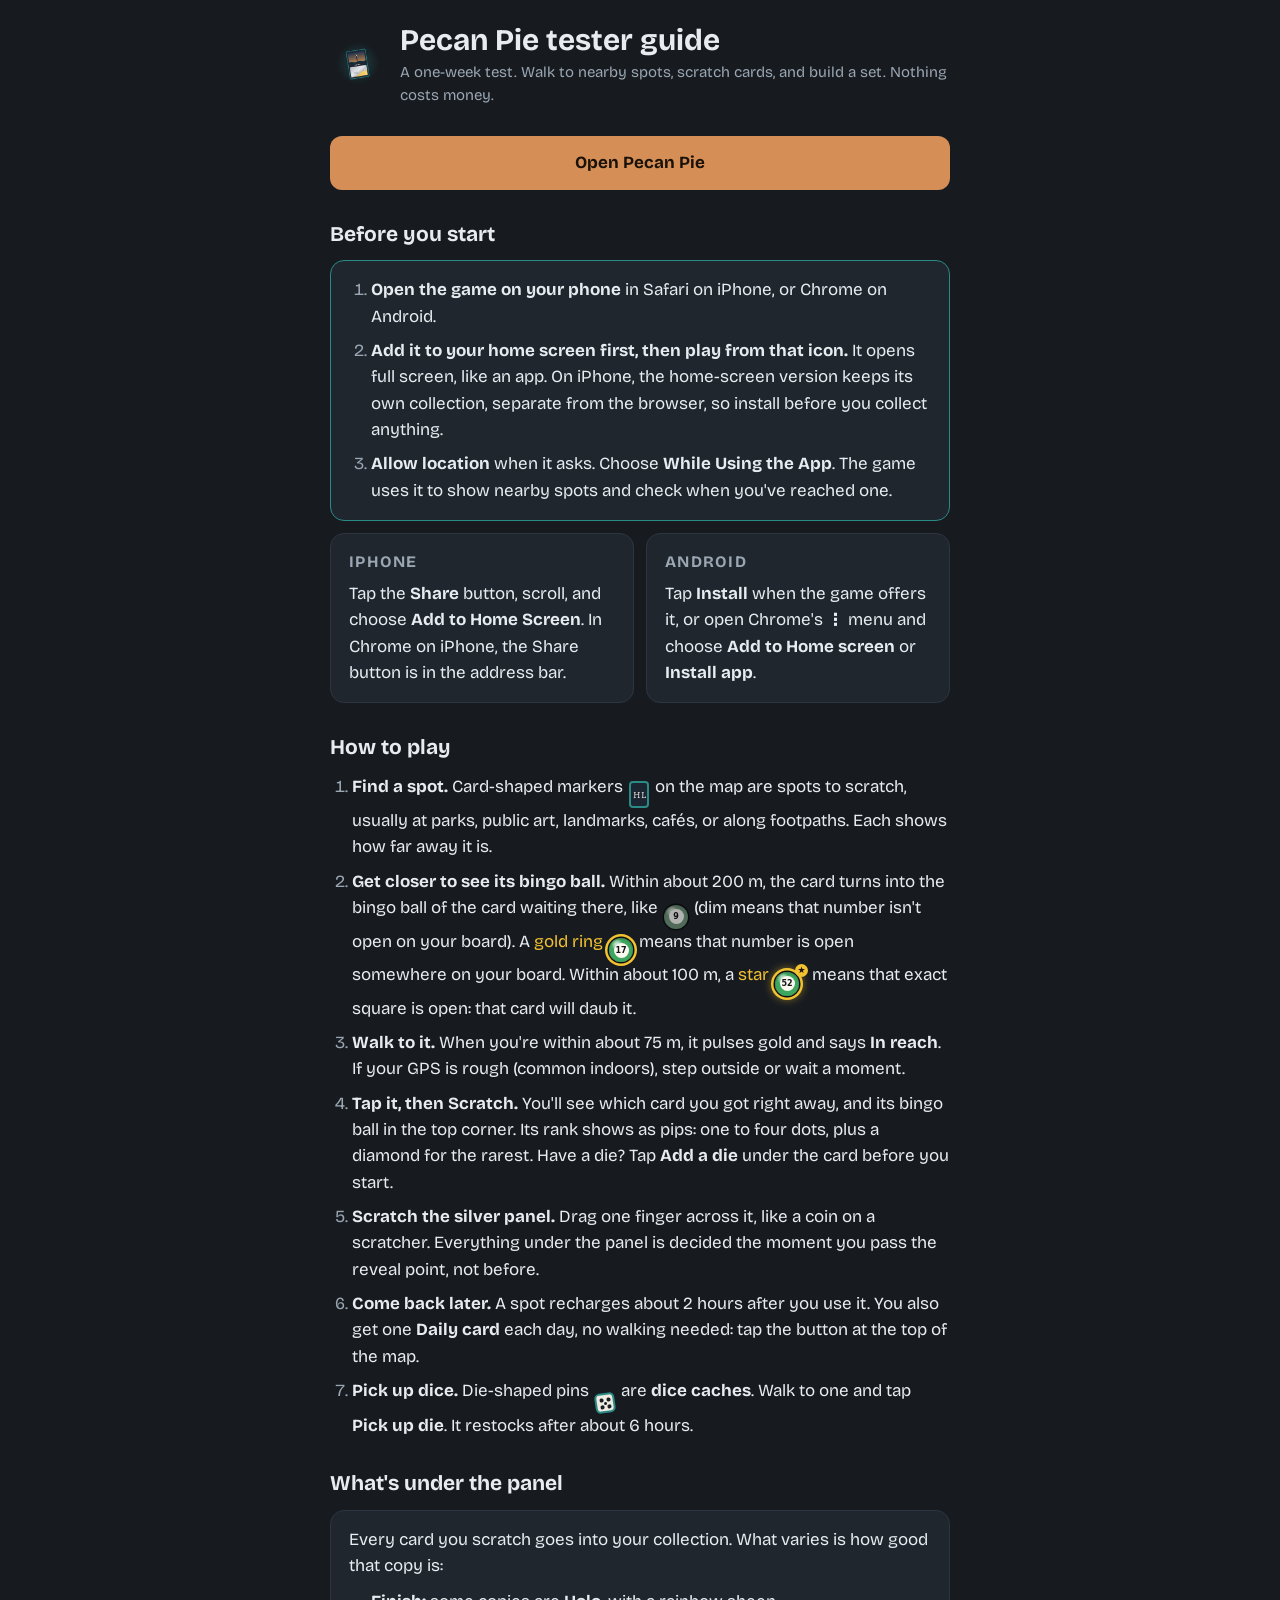
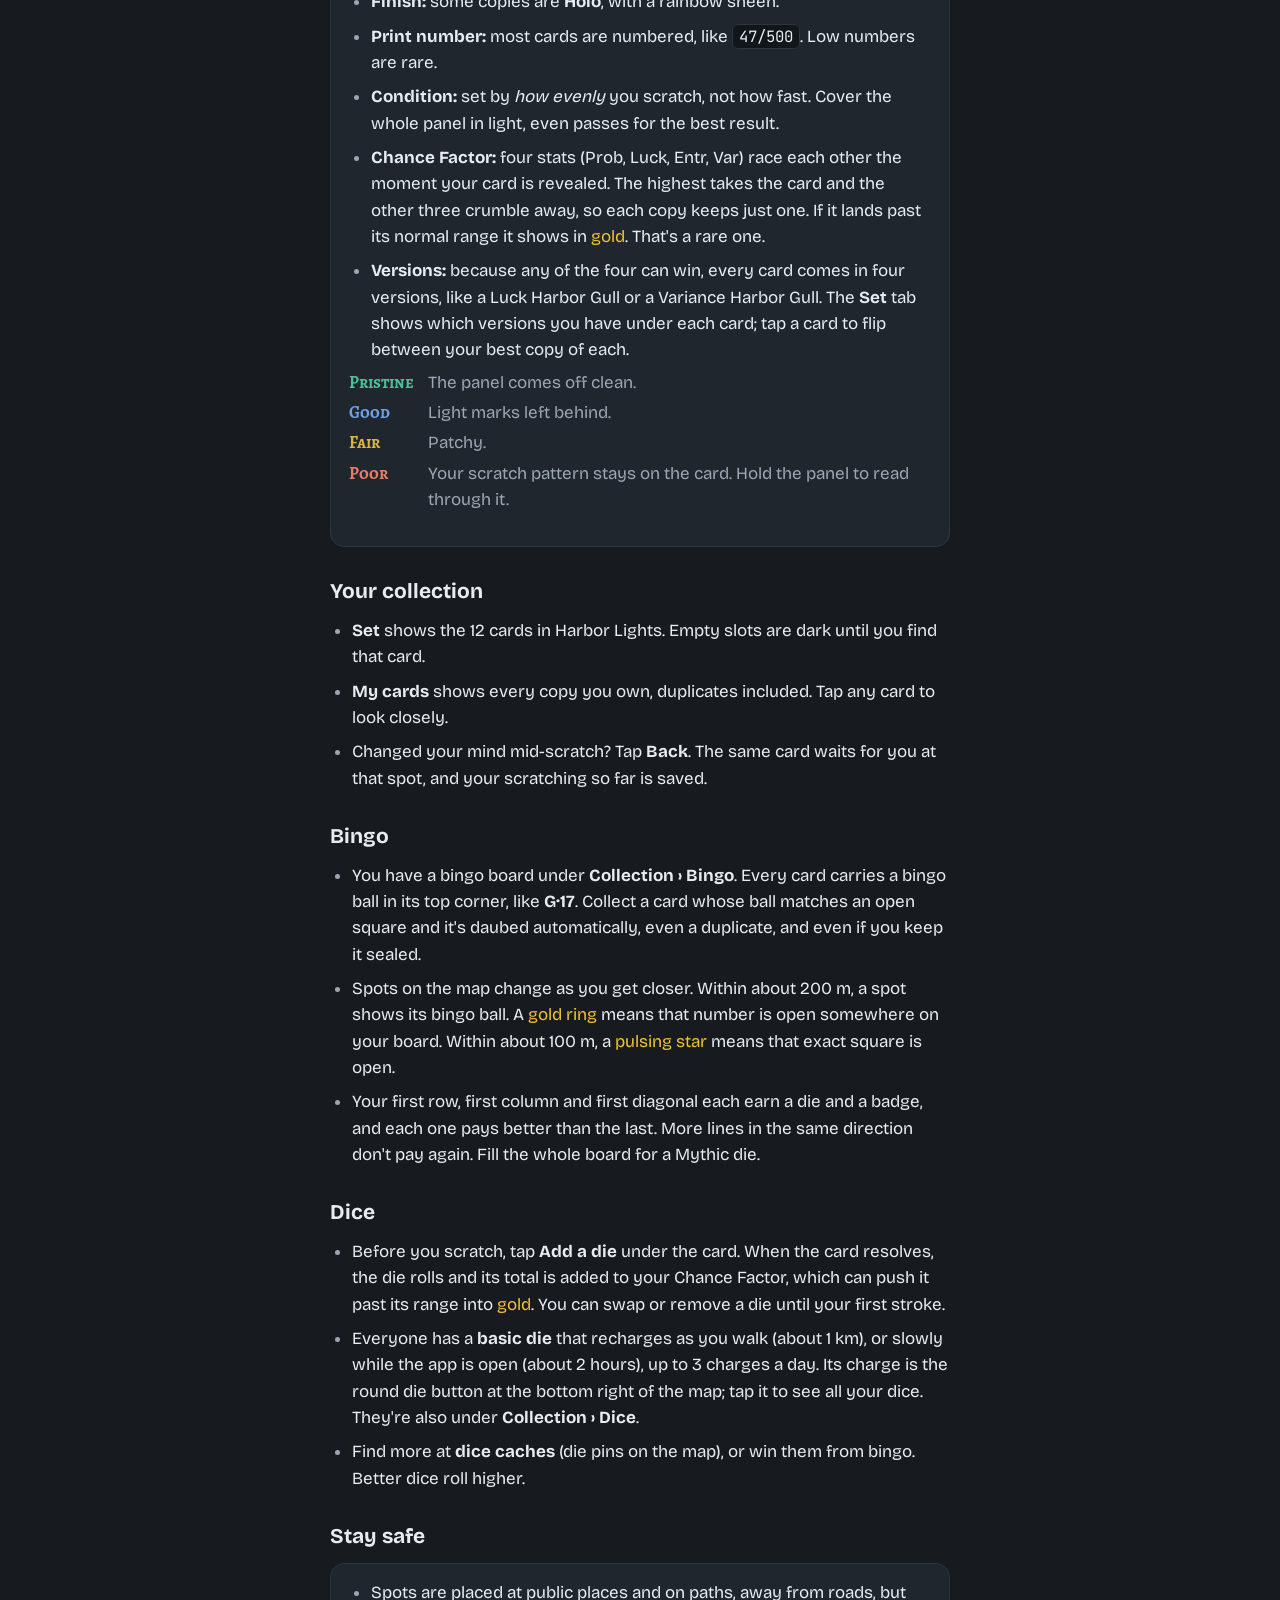
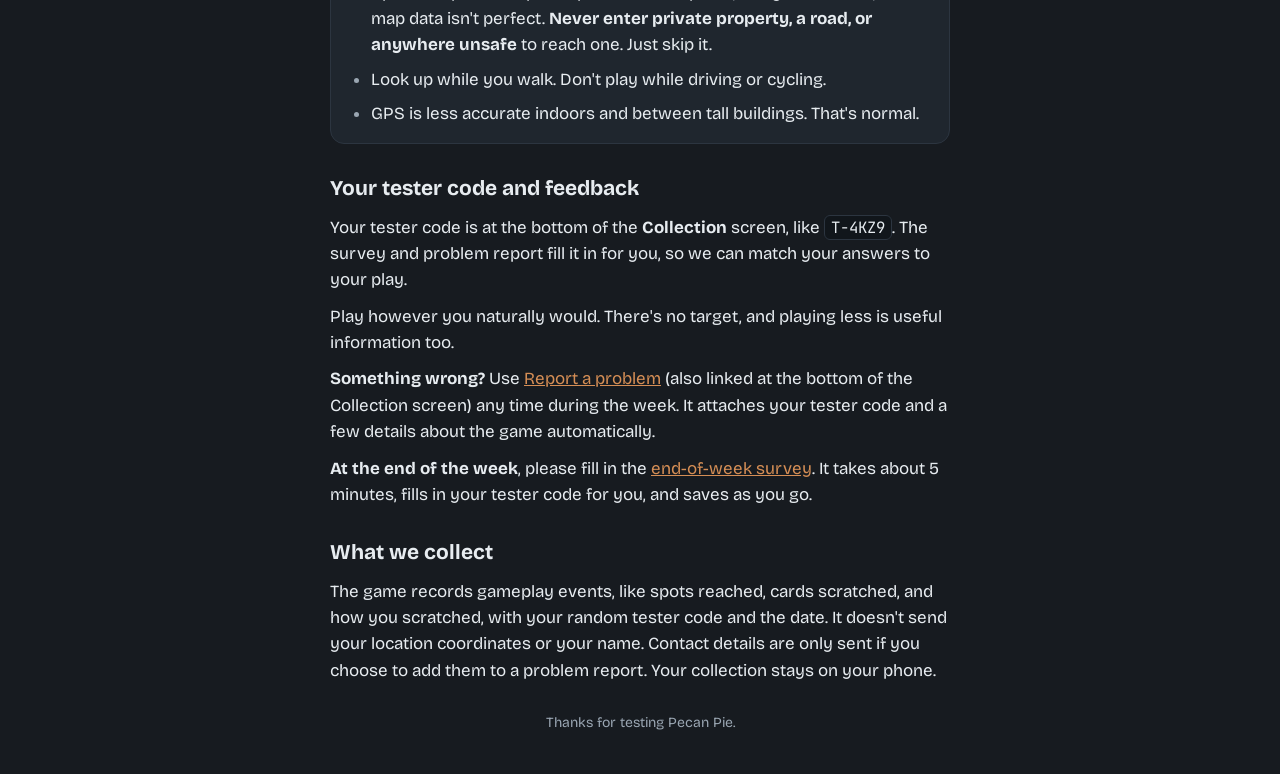
==== commit 855a5dc2: "Turn the Chance Factor race on for everyone - The race is now the default. Phones that had saved it " ====
--- a/guide.html
+++ b/guide.html
@@ -118,7 +118,8 @@
         <li><b>Finish:</b> some copies are <b>Holo</b>, with a rainbow sheen.</li>
         <li><b>Print number:</b> most cards are numbered, like <span class="mono">47/500</span>. Low numbers are rare.</li>
         <li><b>Condition:</b> set by <i>how evenly</i> you scratch, not how fast. Cover the whole panel in light, even passes for the best result.</li>
-        <li><b>Four stats</b> (Prob, Luck, Entr, Var): each has a normal range. A stat that lands past its range shows in <span style="color:var(--gold)">gold</span>. That's a rare one.</li>
+        <li><b>Chance Factor:</b> four stats (Prob, Luck, Entr, Var) race each other the moment your card is revealed. The highest takes the card and the other three crumble away, so each copy keeps just one. If it lands past its normal range it shows in <span style="color:var(--gold)">gold</span>. That's a rare one.</li>
+        <li><b>Versions:</b> because any of the four can win, every card comes in four versions, like a Luck Harbor Gull or a Variance Harbor Gull. The <b>Set</b> tab shows which versions you have under each card; tap a card to flip between your best copy of each.</li>
       </ul>
       <dl class="grades">
         <dt class="g1">Pristine</dt><dd>The panel comes off clean.</dd>
@@ -150,7 +151,7 @@
   <section>
     <h2>Dice</h2>
     <ul>
-      <li>Before you scratch, tap <b>Add a die</b> under the card. When the card resolves, the die rolls and its total is added to all four stats, which can push one past its range into <span style="color:var(--gold)">gold</span>. You can swap or remove a die until your first stroke.</li>
+      <li>Before you scratch, tap <b>Add a die</b> under the card. When the card resolves, the die rolls and its total is added to your Chance Factor, which can push it past its range into <span style="color:var(--gold)">gold</span>. You can swap or remove a die until your first stroke.</li>
       <li>Everyone has a <b>basic die</b> that recharges as you walk (about 1 km), or slowly while the app is open (about 2 hours), up to 3 charges a day. Its charge is the round die button at the bottom right of the map; tap it to see all your dice. They're also under <b>Collection › Dice</b>.</li>
       <li>Find more at <b>dice caches</b> (die pins on the map), or win them from bingo. Better dice roll higher.</li>
     </ul>
